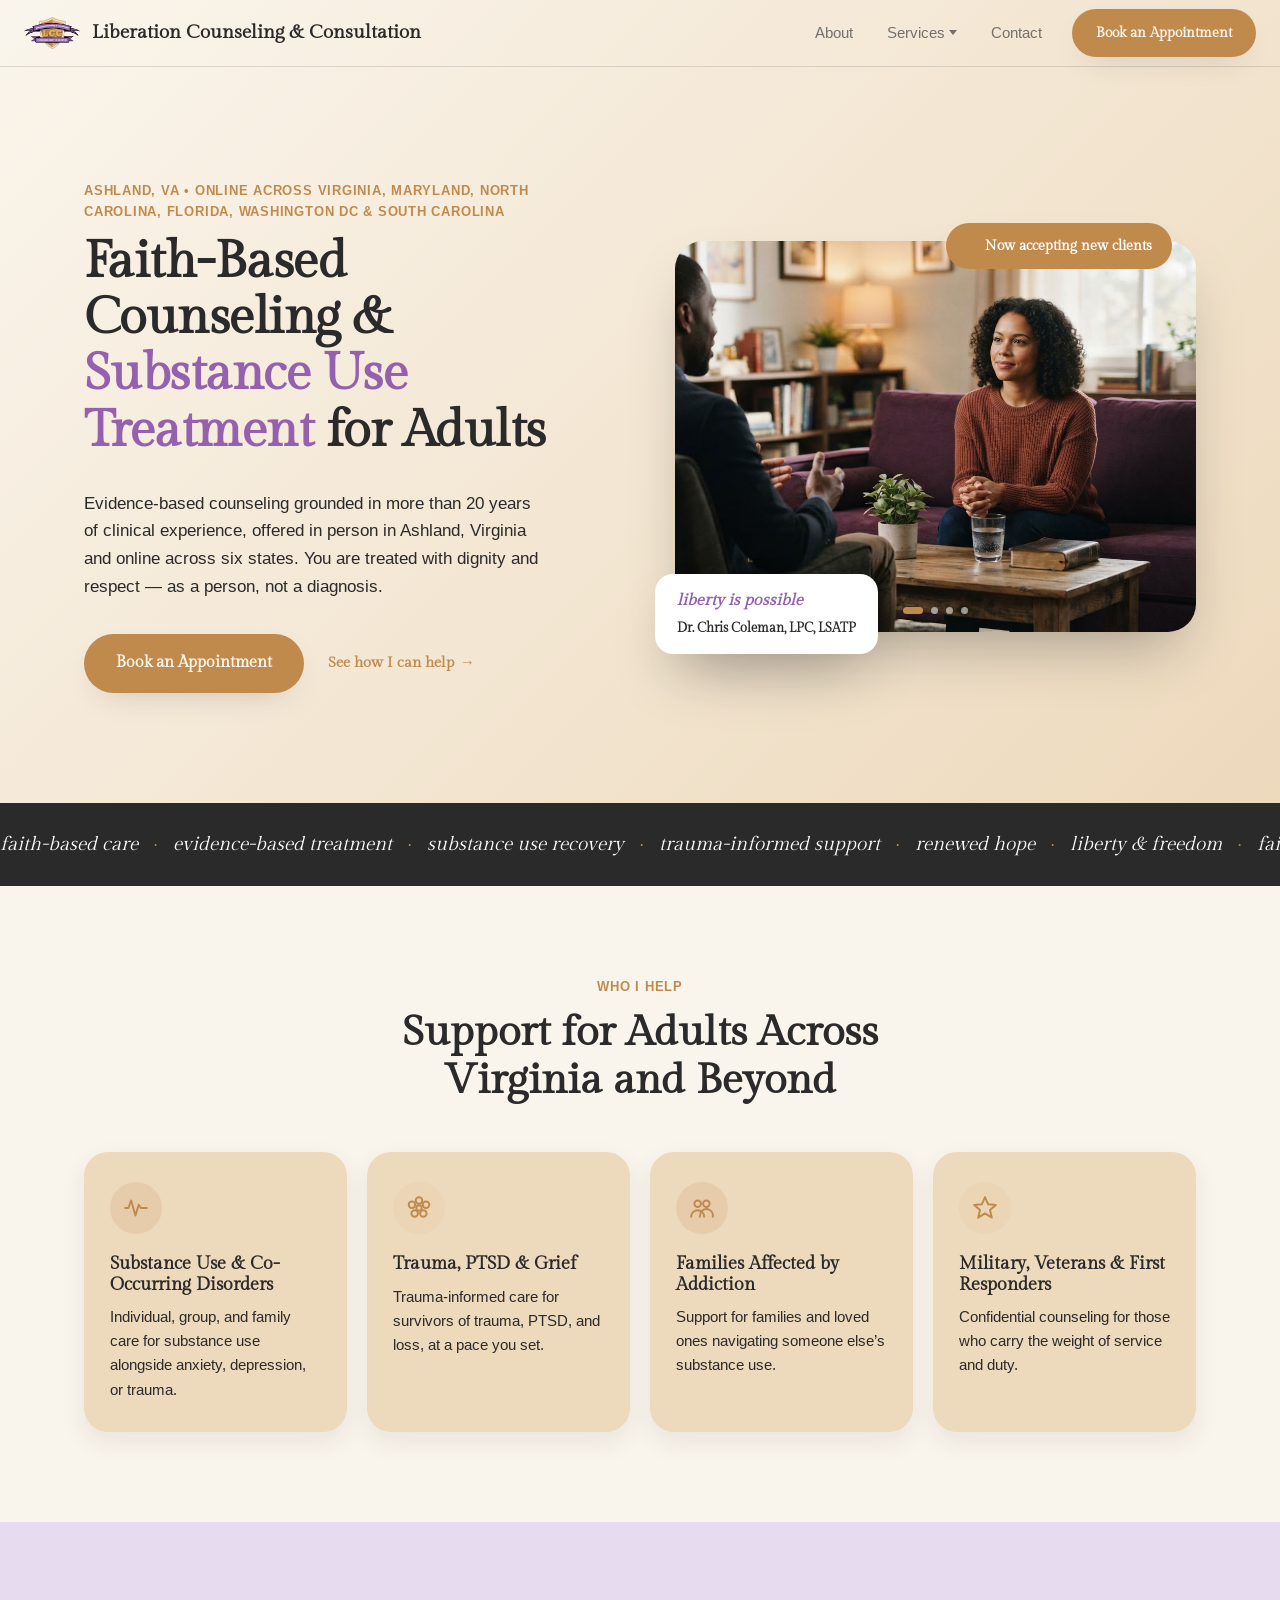
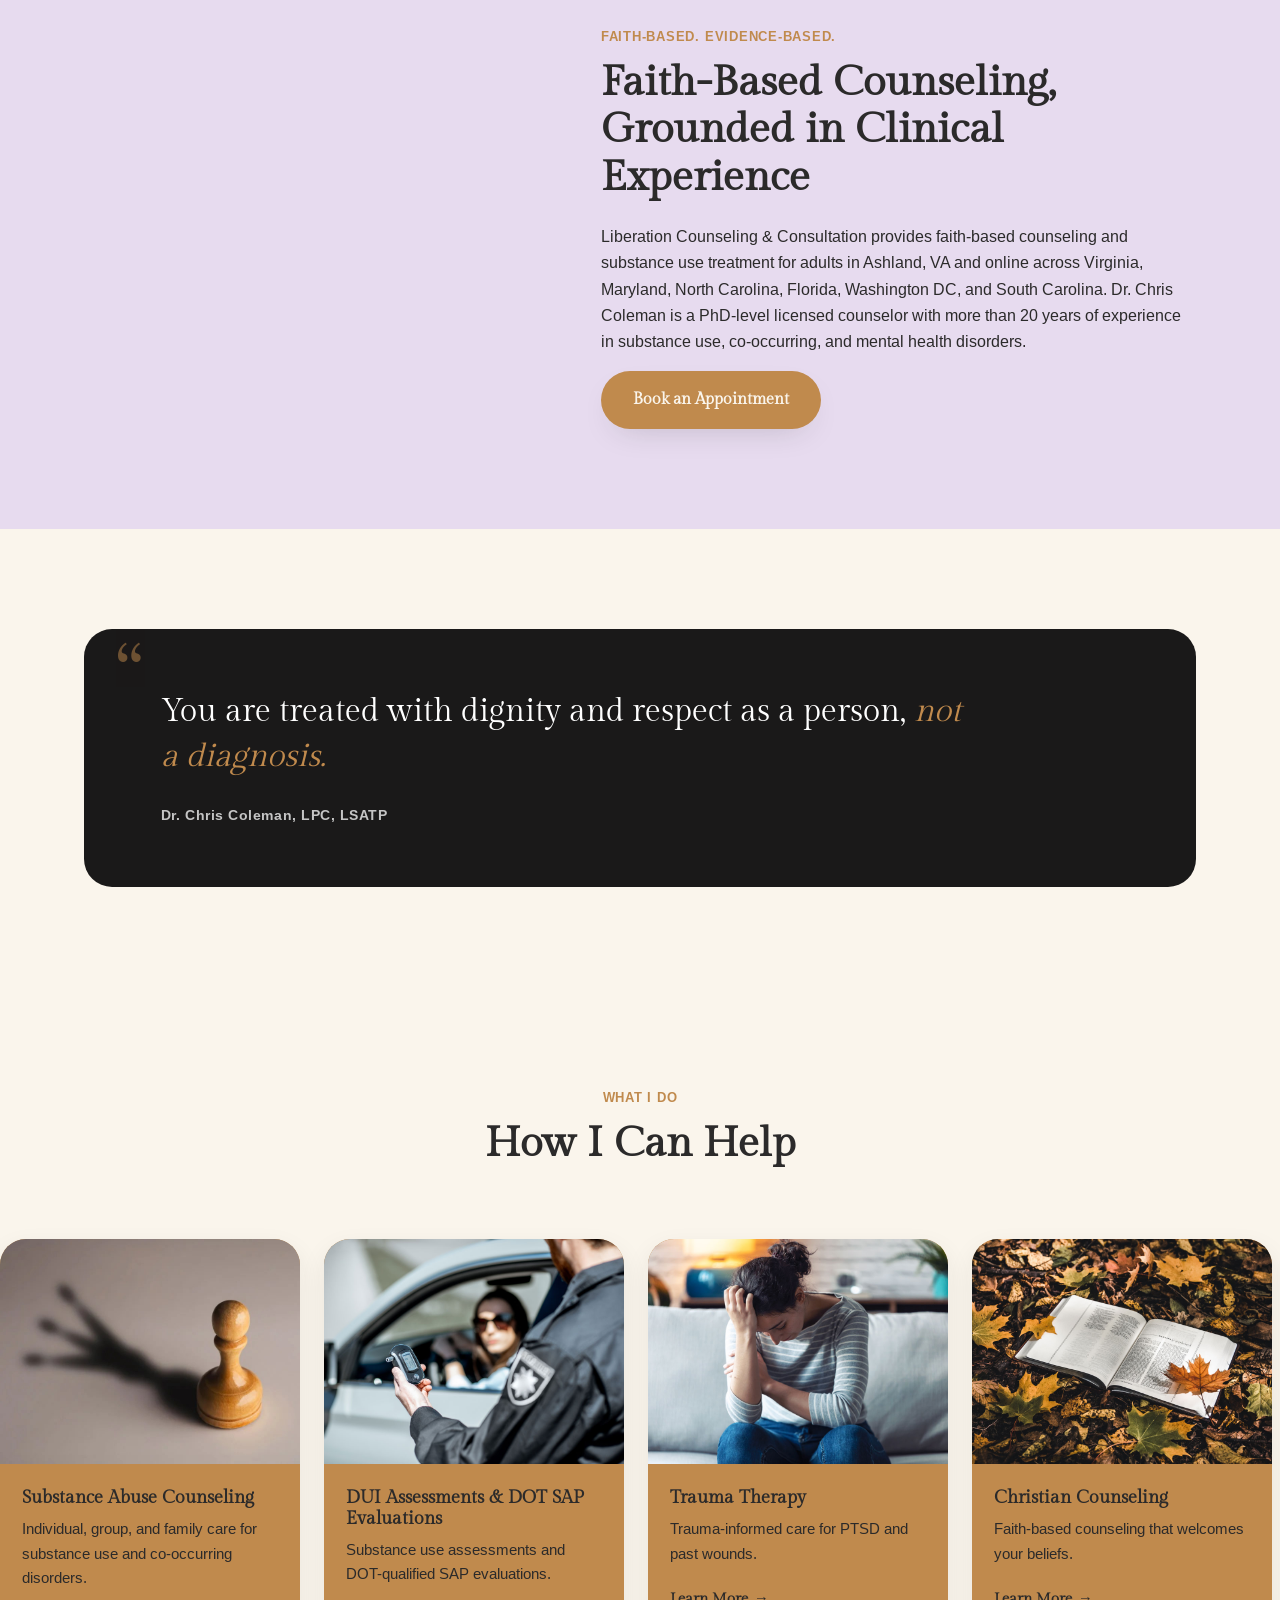
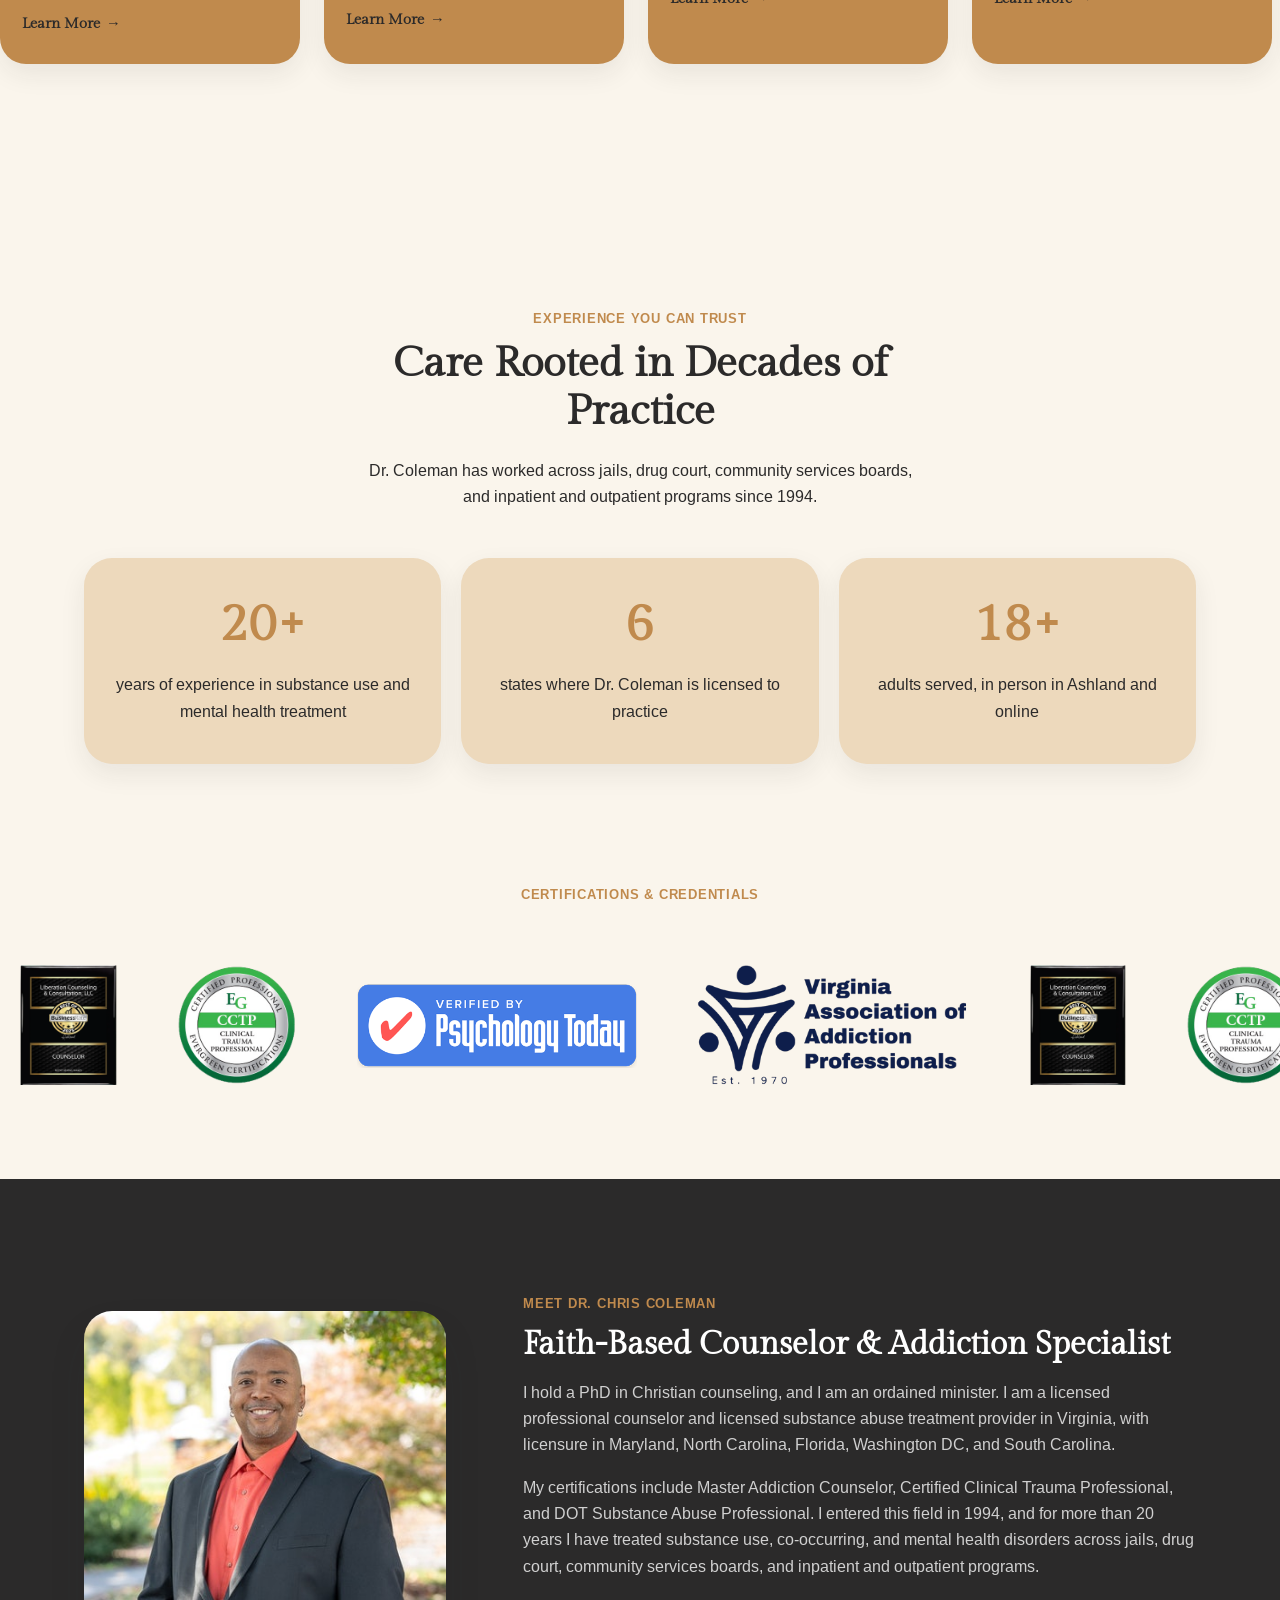
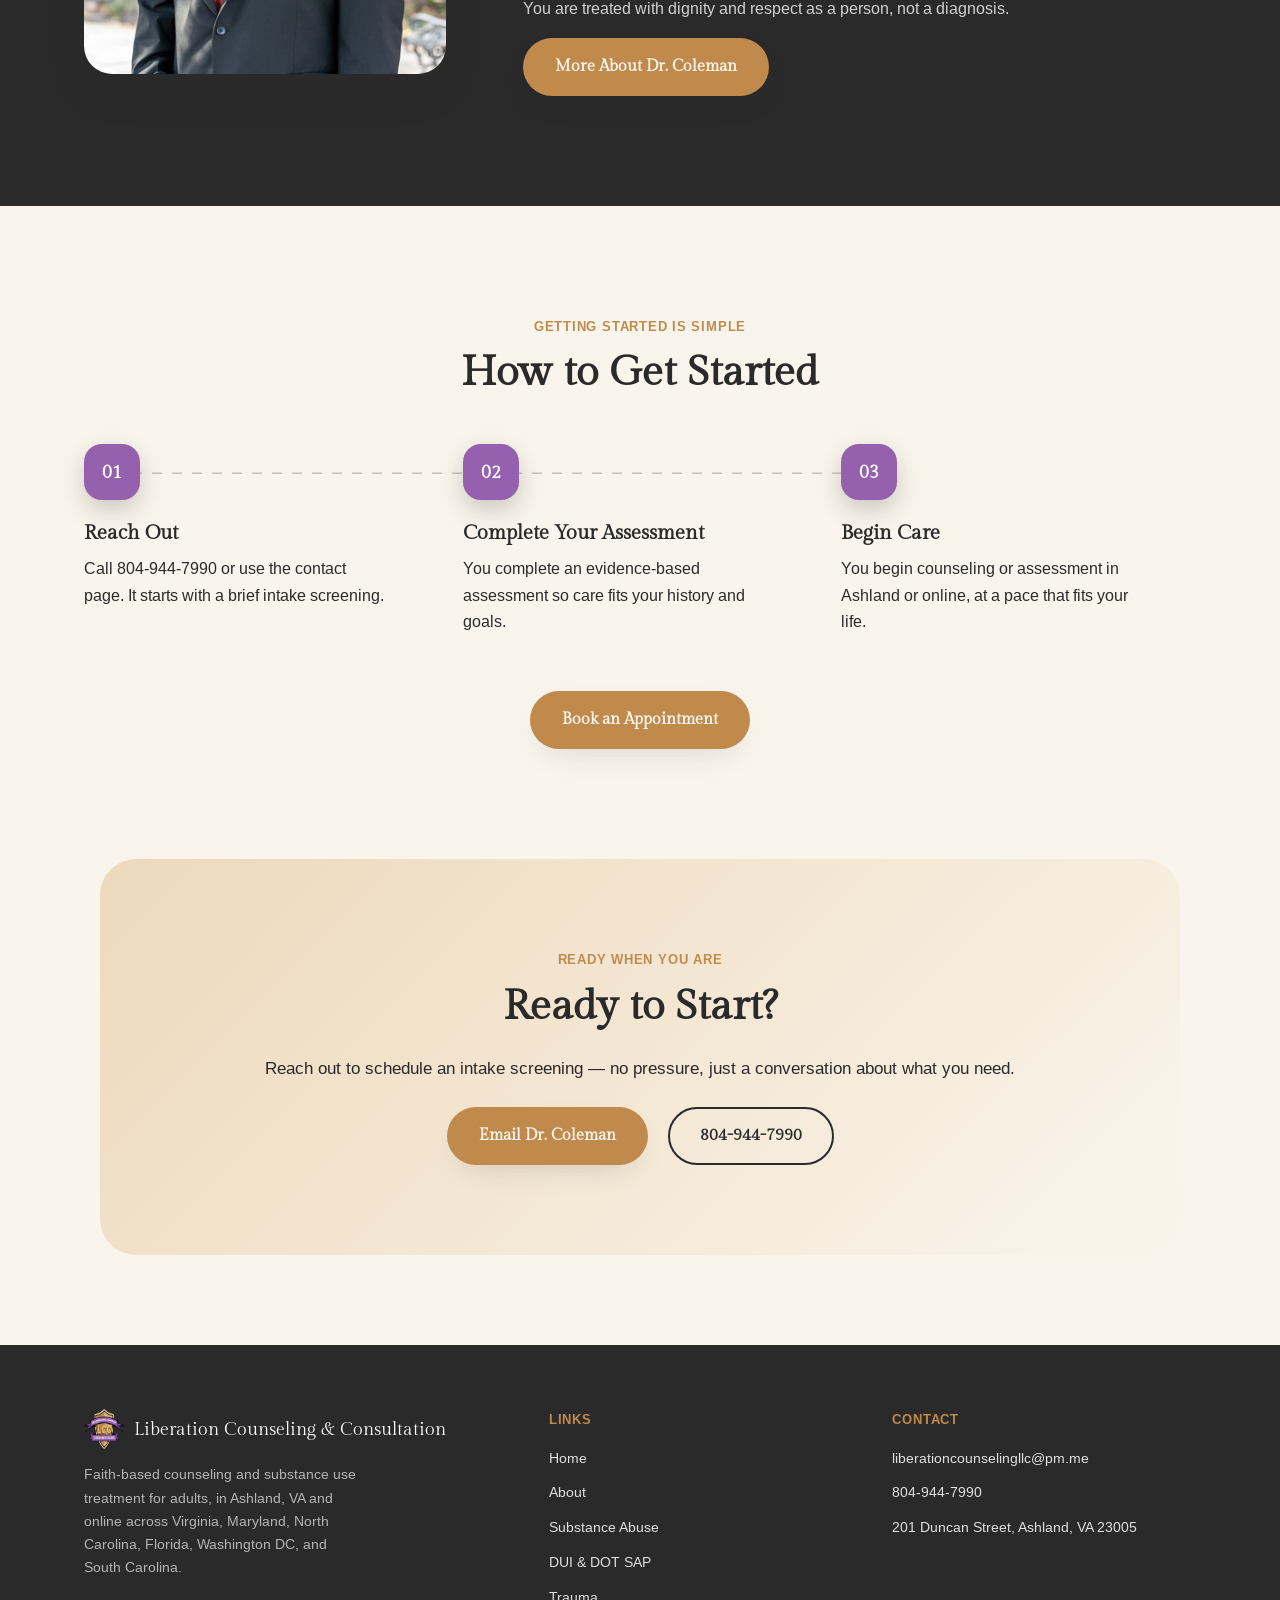
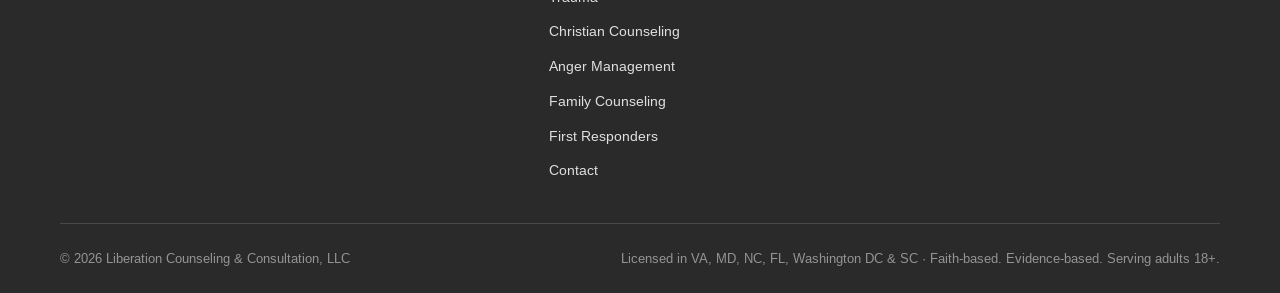
==== index.html @ 14d410ee "Add Google Analytics (gtag.js) to all pages Co-Authored-By: Claude Sonnet 5 <noreply@anthropic.com>" ====
<!doctype html>
<html lang="en">
<head>
<!-- Google tag (gtag.js) -->
<script async src="https://www.googletagmanager.com/gtag/js?id=G-52EL54VQRT"></script>
<script>
  window.dataLayer = window.dataLayer || [];
  function gtag(){dataLayer.push(arguments);}
  gtag('js', new Date());

  gtag('config', 'G-52EL54VQRT');
</script>
<meta charset="UTF-8" />
<meta name="viewport" content="width=device-width, initial-scale=1.0" />
<title>Liberation Counseling &amp; Consultation | Faith-Based Counseling in Ashland, VA</title>
<meta name="description" content="Faith-based counseling and substance use treatment for adults in Ashland, VA and online across Virginia, Maryland, North Carolina, Florida, Washington DC, and South Carolina with Dr. Chris Coleman, LPC, LSATP." />
<meta property="og:title" content="Liberation Counseling &amp; Consultation | Faith-Based Counseling in Ashland, VA" />
<meta property="og:description" content="Faith-based counseling and substance use treatment for adults, in person in Ashland, VA and online across six states." />
<meta property="og:type" content="website" />
<link rel="icon" href="images/liberation-logo-sm.png" />
<link rel="preconnect" href="https://fonts.googleapis.com" />
<link rel="preconnect" href="https://fonts.gstatic.com" crossorigin />
<link href="https://fonts.googleapis.com/css2?family=Gilda+Display&amp;family=Arimo:wght@400;500;600;700&amp;display=swap" rel="stylesheet" />
<link rel="stylesheet" href="styles.css" />
</head>
<body>

<a class="skip-link" href="#main">Skip to content</a>

<div class="site-header-wrap" id="headerWrap">
  <header class="site-header" id="top">
    <div class="header-inner">
      <a class="brand" href="index.html">
        <img src="images/liberation-logo-sm.png" alt="Liberation Counseling & Consultation" width="56" height="56" />
        <span>Liberation Counseling &amp; Consultation</span>
      </a>

      <button class="nav-toggle" id="navToggle" aria-expanded="false" aria-controls="primaryNav">
        <span></span><span></span><span></span>
        <span class="sr-only">Menu</span>
      </button>

      <nav class="primary-nav" id="primaryNav">
        <a href="about.html">About</a>
        <div class="nav-dropdown">
          <a href="#services">Services <span class="caret" aria-hidden="true"></span></a>
          <div class="dropdown-menu">
            <a href="substance-abuse.html">Substance Abuse Counseling</a>
            <a href="dui-dot-sap.html">DUI &amp; DOT SAP</a>
            <a href="trauma-therapy.html">Trauma Therapy</a>
            <a href="christian-counseling.html">Christian Counseling</a>
            <a href="anger-management.html">Anger Management</a>
            <a href="family-counseling.html">Family Counseling</a>
            <a href="first-responders.html">Military &amp; First Responders</a>
          </div>
        </div>
        <a href="contact.html">Contact</a>
        <a class="btn btn-primary btn-small" href="contact.html">Book an Appointment</a>
      </nav>
    </div>
  </header>
</div>

<main id="main">

  <section class="hero">
    <div class="blob blob-1"></div>
    <div class="blob blob-2"></div>
    <div class="blob blob-3"></div>
    <div class="blob blob-4"></div>
    <div class="blob blob-5"></div>
    <div class="blob blob-6"></div>
    <div class="blob blob-7"></div>
    <div class="blob blob-8"></div>
    <div class="wrap hero-inner">
      <div class="hero-copy reveal">
        <span class="eyebrow">Ashland, VA &bull; Online Across Virginia, Maryland, North Carolina, Florida, Washington DC &amp; South Carolina</span>
        <h1>Faith-Based Counseling &amp; <span class="hl">Substance Use Treatment</span> for Adults</h1>
        <p class="lede">Evidence-based counseling grounded in more than 20 years of clinical experience, offered in person in Ashland, Virginia and online across six states. You are treated with dignity and respect &mdash; as a person, not a diagnosis.</p>
        <div class="hero-cta-row">
          <a class="btn btn-primary" href="contact.html">Book an Appointment</a>
          <a class="arrow-link" href="#services">See how I can help <span class="arrow">&rarr;</span></a>
        </div>
      </div>
      <div class="hero-figure">
        <div class="card hero-carousel" id="heroCarousel">
          <img class="hero-slide is-active" src="images/home.jpg" alt="A counseling session in a warm, welcoming living room" />
          <img class="hero-slide" src="images/home2.jpg" alt="A family holding hands together at the table" />
          <img class="hero-slide" src="images/home3.jpg" alt="A man relaxing comfortably on a couch at home" />
          <img class="hero-slide" src="images/home4.jpg" alt="A service member holding hands with a family member" />
          <div class="hero-dots">
            <button class="hero-dot is-active" aria-label="Slide 1" data-slide="0"></button>
            <button class="hero-dot" aria-label="Slide 2" data-slide="1"></button>
            <button class="hero-dot" aria-label="Slide 3" data-slide="2"></button>
            <button class="hero-dot" aria-label="Slide 4" data-slide="3"></button>
          </div>
        </div>
        <div class="hero-badge-available">
          <span class="dot"></span>
          <span>Now accepting new clients</span>
        </div>
        <div class="hero-badge-quote">
          <span class="hero-badge-quote-text">liberty is possible</span>
          <span class="hero-badge-quote-name">Dr. Chris Coleman, LPC, LSATP</span>
        </div>
      </div>
    </div>
  </section>

  <div class="marquee-band">
    <div class="marquee-track">
      <span>faith-based care</span><span class="dot-sep">&middot;</span>
      <span>evidence-based treatment</span><span class="dot-sep">&middot;</span>
      <span>substance use recovery</span><span class="dot-sep">&middot;</span>
      <span>trauma-informed support</span><span class="dot-sep">&middot;</span>
      <span>renewed hope</span><span class="dot-sep">&middot;</span>
      <span>liberty &amp; freedom</span><span class="dot-sep">&middot;</span>
      <span>faith-based care</span><span class="dot-sep">&middot;</span>
      <span>evidence-based treatment</span><span class="dot-sep">&middot;</span>
      <span>substance use recovery</span><span class="dot-sep">&middot;</span>
      <span>trauma-informed support</span><span class="dot-sep">&middot;</span>
      <span>renewed hope</span><span class="dot-sep">&middot;</span>
      <span>liberty &amp; freedom</span><span class="dot-sep">&middot;</span>
    </div>
  </div>

  <section class="benefits">
    <div class="wrap">
      <div class="section-head center reveal">
        <span class="eyebrow eyebrow-center">Who I Help</span>
        <h2>Support for Adults Across Virginia and Beyond</h2>
      </div>
      <div class="benefit-grid">
        <article class="benefit-card">
          <div class="icon-chip" aria-hidden="true">
            <svg viewBox="0 0 24 24" width="26" height="26" fill="none" stroke="#c08a4d" stroke-width="1.8" stroke-linecap="round" stroke-linejoin="round"><path d="M2 12h3l2.5-7 4 14 3-10 2 3h5.5"/></svg>
          </div>
          <h3>Substance Use &amp; Co-Occurring Disorders</h3>
          <p>Individual, group, and family care for substance use alongside anxiety, depression, or trauma.</p>
        </article>
        <article class="benefit-card">
          <div class="icon-chip" aria-hidden="true">
            <svg viewBox="0 0 24 24" width="26" height="26" fill="none" stroke="#c08a4d" stroke-width="1.8" stroke-linecap="round" stroke-linejoin="round"><circle cx="12" cy="12" r="2.5"/><circle cx="12" cy="5" r="3"/><circle cx="18.5" cy="9" r="3"/><circle cx="16" cy="17" r="3"/><circle cx="8" cy="17" r="3"/><circle cx="5.5" cy="9" r="3"/></svg>
          </div>
          <h3>Trauma, PTSD &amp; Grief</h3>
          <p>Trauma-informed care for survivors of trauma, PTSD, and loss, at a pace you set.</p>
        </article>
        <article class="benefit-card">
          <div class="icon-chip" aria-hidden="true">
            <svg viewBox="0 0 24 24" width="26" height="26" fill="none" stroke="#c08a4d" stroke-width="1.8" stroke-linecap="round" stroke-linejoin="round"><circle cx="8" cy="8" r="3"/><circle cx="16" cy="8" r="3"/><path d="M2 20c0-3.3 2.7-6 6-6s6 2.7 6 6"/><path d="M10 20c0-2.2.9-4.2 2.3-5.6A6 6 0 0 1 22 20"/></svg>
          </div>
          <h3>Families Affected by Addiction</h3>
          <p>Support for families and loved ones navigating someone else&rsquo;s substance use.</p>
        </article>
        <article class="benefit-card">
          <div class="icon-chip" aria-hidden="true">
            <svg viewBox="0 0 24 24" width="26" height="26" fill="none" stroke="#c08a4d" stroke-width="1.8" stroke-linecap="round" stroke-linejoin="round"><path d="M12 2l2.9 6.6 7.1.6-5.4 4.7 1.7 7-6.3-3.9-6.3 3.9 1.7-7L2 9.2l7.1-.6L12 2Z"/></svg>
          </div>
          <h3>Military, Veterans &amp; First Responders</h3>
          <p>Confidential counseling for those who carry the weight of service and duty.</p>
        </article>
      </div>
    </div>
  </section>

  <section class="about about--solid" id="about">
    <div class="wrap about-grid">
      <div class="about-media reveal reveal-from-left">
        <img src="images/home-faith.jpg" alt="A counselor offering support during a session" width="1000" height="708" loading="lazy" />
      </div>
      <div class="about-copy reveal">
        <span class="eyebrow">Faith-based. Evidence-based.</span>
        <h2>Faith-Based Counseling, Grounded in Clinical Experience</h2>
        <p>Liberation Counseling &amp; Consultation provides faith-based counseling and substance use treatment for adults in Ashland, VA and online across Virginia, Maryland, North Carolina, Florida, Washington DC, and South Carolina. Dr. Chris Coleman is a PhD-level licensed counselor with more than 20 years of experience in substance use, co-occurring, and mental health disorders.</p>
        <a class="btn btn-primary" href="contact.html">Book an Appointment</a>
      </div>
    </div>
  </section>

  <section class="testimonial">
    <div class="wrap">
      <div class="testimonial-card reveal">
        <span class="testimonial-mark" aria-hidden="true">&ldquo;</span>
        <p class="testimonial-text">You are treated with dignity and respect as a person, <em>not a diagnosis.</em></p>
        <span class="testimonial-name">Dr. Chris Coleman, LPC, LSATP</span>
      </div>
    </div>
  </section>

  <section class="services" id="services">
    <div class="wrap">
      <div class="section-head center reveal">
        <span class="eyebrow eyebrow-center">What I Do</span>
        <h2>How I Can Help</h2>
      </div>
    </div>
    <div class="service-slider reveal">
      <div class="service-track">
          <article class="service-card">
            <img src="images/substance-hero.jpg" alt="" width="800" height="824" loading="lazy" />
            <div class="service-card-body">
              <h3>Substance Abuse Counseling</h3>
              <p>Individual, group, and family care for substance use and co-occurring disorders.</p>
              <a class="arrow-link" href="substance-abuse.html">Learn More <span class="arrow">&rarr;</span></a>
            </div>
          </article>
          <article class="service-card">
            <img src="images/dui-hero.jpg" alt="" width="1407" height="2500" loading="lazy" />
            <div class="service-card-body">
              <h3>DUI Assessments &amp; DOT SAP Evaluations</h3>
              <p>Substance use assessments and DOT-qualified SAP evaluations.</p>
              <a class="arrow-link" href="dui-dot-sap.html">Learn More <span class="arrow">&rarr;</span></a>
            </div>
          </article>
          <article class="service-card">
            <img src="images/trauma-hero.jpg" alt="" width="1000" height="667" loading="lazy" />
            <div class="service-card-body">
              <h3>Trauma Therapy</h3>
              <p>Trauma-informed care for PTSD and past wounds.</p>
              <a class="arrow-link" href="trauma-therapy.html">Learn More <span class="arrow">&rarr;</span></a>
            </div>
          </article>
          <article class="service-card">
            <img src="images/badges/chrisitan-counseling2.jpg" alt="" width="1000" height="819" loading="lazy" />
            <div class="service-card-body">
              <h3>Christian Counseling</h3>
              <p>Faith-based counseling that welcomes your beliefs.</p>
              <a class="arrow-link" href="christian-counseling.html">Learn More <span class="arrow">&rarr;</span></a>
            </div>
          </article>
          <article class="service-card">
            <img src="images/anger-hero.jpg" alt="" width="1000" height="667" loading="lazy" />
            <div class="service-card-body">
              <h3>Anger Management Counseling</h3>
              <p>Practical tools to respond with control.</p>
              <a class="arrow-link" href="anger-management.html">Learn More <span class="arrow">&rarr;</span></a>
            </div>
          </article>
          <article class="service-card">
            <img src="images/family-counseling.jpg" alt="" width="1000" height="667" loading="lazy" />
            <div class="service-card-body">
              <h3>Family Counseling for Addiction</h3>
              <p>Support for families affected by a loved one&rsquo;s use.</p>
              <a class="arrow-link" href="family-counseling.html">Learn More <span class="arrow">&rarr;</span></a>
            </div>
          </article>
          <article class="service-card">
            <img src="images/military-hero.jpg" alt="" width="1000" height="667" loading="lazy" />
            <div class="service-card-body">
              <h3>Military &amp; First Responder Counseling</h3>
              <p>Confidential support for those who serve.</p>
              <a class="arrow-link" href="first-responders.html">Learn More <span class="arrow">&rarr;</span></a>
            </div>
          </article>
          <article class="service-card" aria-hidden="true">
            <img src="images/substance-hero.jpg" alt="" width="800" height="824" loading="lazy" />
            <div class="service-card-body">
              <h3>Substance Abuse Counseling</h3>
              <p>Individual, group, and family care for substance use and co-occurring disorders.</p>
              <a class="arrow-link" href="substance-abuse.html" tabindex="-1">Learn More <span class="arrow">&rarr;</span></a>
            </div>
          </article>
          <article class="service-card" aria-hidden="true">
            <img src="images/dui-hero.jpg" alt="" width="1407" height="2500" loading="lazy" />
            <div class="service-card-body">
              <h3>DUI Assessments &amp; DOT SAP Evaluations</h3>
              <p>Substance use assessments and DOT-qualified SAP evaluations.</p>
              <a class="arrow-link" href="dui-dot-sap.html" tabindex="-1">Learn More <span class="arrow">&rarr;</span></a>
            </div>
          </article>
          <article class="service-card" aria-hidden="true">
            <img src="images/trauma-hero.jpg" alt="" width="1000" height="667" loading="lazy" />
            <div class="service-card-body">
              <h3>Trauma Therapy</h3>
              <p>Trauma-informed care for PTSD and past wounds.</p>
              <a class="arrow-link" href="trauma-therapy.html" tabindex="-1">Learn More <span class="arrow">&rarr;</span></a>
            </div>
          </article>
          <article class="service-card" aria-hidden="true">
            <img src="images/badges/chrisitan-counseling2.jpg" alt="" width="1000" height="819" loading="lazy" />
            <div class="service-card-body">
              <h3>Christian Counseling</h3>
              <p>Faith-based counseling that welcomes your beliefs.</p>
              <a class="arrow-link" href="christian-counseling.html" tabindex="-1">Learn More <span class="arrow">&rarr;</span></a>
            </div>
          </article>
          <article class="service-card" aria-hidden="true">
            <img src="images/anger-hero.jpg" alt="" width="1000" height="667" loading="lazy" />
            <div class="service-card-body">
              <h3>Anger Management Counseling</h3>
              <p>Practical tools to respond with control.</p>
              <a class="arrow-link" href="anger-management.html" tabindex="-1">Learn More <span class="arrow">&rarr;</span></a>
            </div>
          </article>
          <article class="service-card" aria-hidden="true">
            <img src="images/family-counseling.jpg" alt="" width="1000" height="667" loading="lazy" />
            <div class="service-card-body">
              <h3>Family Counseling for Addiction</h3>
              <p>Support for families affected by a loved one&rsquo;s use.</p>
              <a class="arrow-link" href="family-counseling.html" tabindex="-1">Learn More <span class="arrow">&rarr;</span></a>
            </div>
          </article>
          <article class="service-card" aria-hidden="true">
            <img src="images/military-hero.jpg" alt="" width="1000" height="667" loading="lazy" />
            <div class="service-card-body">
              <h3>Military &amp; First Responder Counseling</h3>
              <p>Confidential support for those who serve.</p>
              <a class="arrow-link" href="first-responders.html" tabindex="-1">Learn More <span class="arrow">&rarr;</span></a>
            </div>
          </article>
        </div>
      </div>
  </section>

  <section class="stats">
    <div class="wrap">
      <div class="section-head center reveal">
        <span class="eyebrow eyebrow-center">experience you can trust</span>
        <h2>Care Rooted in Decades of Practice</h2>
        <p class="stats-sub">Dr. Coleman has worked across jails, drug court, community services boards, and inpatient and outpatient programs since 1994.</p>
      </div>
      <div class="stats-grid">
        <div class="stat-card reveal">
          <span class="stat-num">20+</span>
          <p>years of experience in substance use and mental health treatment</p>
        </div>
        <div class="stat-card reveal">
          <span class="stat-num">6</span>
          <p>states where Dr. Coleman is licensed to practice</p>
        </div>
        <div class="stat-card reveal">
          <span class="stat-num">18+</span>
          <p>adults served, in person in Ashland and online</p>
        </div>
      </div>
    </div>
  </section>

  <section class="creds">
    <div class="wrap-wide">
      <span class="eyebrow eyebrow-center">Certifications &amp; credentials</span>
    </div>
    <div class="creds-slider reveal">
      <div class="creds-track">
        <div class="chip"><img src="images/badges/BEST-OF-BUSINESS-RATE-PIC.png" alt="Best of BusinessRate 2025, Ashland, Counselor" loading="lazy" /></div>
        <div class="chip"><img src="images/badges/CCTP-Badge.png" alt="Certified Clinical Trauma Professional (CCTP), Evergreen Certifications" loading="lazy" /></div>
        <div class="chip"><img src="images/badges/Psychology-Today-Verified.png" alt="Verified by Psychology Today" loading="lazy" /></div>
        <div class="chip"><img src="images/badges/VAAP-New-Logo.png" alt="Virginia Association of Addiction Professionals, Est. 1970" loading="lazy" /></div>
        <div class="chip" aria-hidden="true"><img src="images/badges/BEST-OF-BUSINESS-RATE-PIC.png" alt="" loading="lazy" /></div>
        <div class="chip" aria-hidden="true"><img src="images/badges/CCTP-Badge.png" alt="" loading="lazy" /></div>
        <div class="chip" aria-hidden="true"><img src="images/badges/Psychology-Today-Verified.png" alt="" loading="lazy" /></div>
        <div class="chip" aria-hidden="true"><img src="images/badges/VAAP-New-Logo.png" alt="" loading="lazy" /></div>
      </div>
    </div>
  </section>

  <section class="bio">
    <div class="wrap bio-grid">
      <div class="bio-media reveal reveal-from-left">
        <img src="images/dr-chris-coleman.jpeg" alt="Dr. Chris Coleman" width="400" height="400" loading="lazy" />
      </div>
      <div class="bio-copy reveal">
        <span class="eyebrow">Meet Dr. Chris Coleman</span>
        <h2>Faith-Based Counselor &amp; Addiction Specialist</h2>
        <p>I hold a PhD in Christian counseling, and I am an ordained minister. I am a licensed professional counselor and licensed substance abuse treatment provider in Virginia, with licensure in Maryland, North Carolina, Florida, Washington DC, and South Carolina.</p>
        <p>My certifications include Master Addiction Counselor, Certified Clinical Trauma Professional, and DOT Substance Abuse Professional. I entered this field in 1994, and for more than 20 years I have treated substance use, co-occurring, and mental health disorders across jails, drug court, community services boards, and inpatient and outpatient programs.</p>
        <p>You are treated with dignity and respect as a person, not a diagnosis.</p>
        <a class="btn btn-primary" href="about.html">More About Dr. Coleman</a>
      </div>
    </div>
  </section>

  <section class="process" id="process">
    <div class="wrap">
      <div class="section-head center reveal">
        <span class="eyebrow eyebrow-center">Getting started is simple</span>
        <h2>How to Get Started</h2>
      </div>
      <ol class="process-grid reveal">
        <li class="process-card reveal">
          <span class="process-num">01</span>
          <h3>Reach Out</h3>
          <p>Call 804-944-7990 or use the contact page. It starts with a brief intake screening.</p>
        </li>
        <li class="process-card reveal">
          <span class="process-num">02</span>
          <h3>Complete Your Assessment</h3>
          <p>You complete an evidence-based assessment so care fits your history and goals.</p>
        </li>
        <li class="process-card reveal">
          <span class="process-num">03</span>
          <h3>Begin Care</h3>
          <p>You begin counseling or assessment in Ashland or online, at a pace that fits your life.</p>
        </li>
      </ol>
      <div class="process-cta reveal">
        <a class="btn btn-primary" href="contact.html">Book an Appointment</a>
      </div>
    </div>
  </section>

  <div class="wrap cta-band-wrap" id="contact">
    <div class="cta-band reveal">
      <div class="blob-f"></div>
      <div class="blob-f2"></div>
      <div class="blob-f3"></div>
      <div class="blob-f4"></div>
      <div class="blob-f5"></div>
      <div class="blob-f6"></div>
      <div class="blob-f7"></div>
      <div class="cta-band-inner">
        <span class="eyebrow eyebrow-center">Ready when you are</span>
        <h2>Ready to Start?</h2>
        <p>Reach out to schedule an intake screening &mdash; no pressure, just a conversation about what you need.</p>
        <div class="contact-links">
          <a class="btn btn-primary" href="mailto:liberationcounselingllc@pm.me">Email Dr. Coleman</a>
          <a class="btn btn-outline-light" href="tel:+18049447990">804-944-7990</a>
        </div>
      </div>
    </div>
  </div>

</main>

<footer class="site-footer">
  <div class="wrap footer-inner">
    <div>
      <div class="footer-brand">
        <img src="images/liberation-logo-sm.png" alt="Liberation Counseling & Consultation" width="40" height="40" />
        <span>Liberation Counseling &amp; Consultation</span>
      </div>
      <p class="footer-blurb">Faith-based counseling and substance use treatment for adults, in Ashland, VA and online across Virginia, Maryland, North Carolina, Florida, Washington DC, and South Carolina.</p>
    </div>

    <div class="footer-col">
      <span class="eyebrow">Links</span>
      <nav class="footer-nav" aria-label="Footer">
        <a href="index.html">Home</a>
        <a href="about.html">About</a>
        <a href="substance-abuse.html">Substance Abuse</a>
        <a href="dui-dot-sap.html">DUI &amp; DOT SAP</a>
        <a href="trauma-therapy.html">Trauma</a>
        <a href="christian-counseling.html">Christian Counseling</a>
        <a href="anger-management.html">Anger Management</a>
        <a href="family-counseling.html">Family Counseling</a>
        <a href="first-responders.html">First Responders</a>
        <a href="contact.html">Contact</a>
      </nav>
    </div>

    <div class="footer-col">
      <span class="eyebrow">Contact</span>
      <div class="footer-contact">
        <a href="mailto:liberationcounselingllc@pm.me">liberationcounselingllc@pm.me</a>
        <a href="tel:+18049447990">804-944-7990</a>
        <p>201 Duncan Street, Ashland, VA 23005</p>
      </div>
    </div>
  </div>
  <div class="wrap footer-bottom">
    <span>&copy; 2026 Liberation Counseling &amp; Consultation, LLC</span>
    <span>Licensed in VA, MD, NC, FL, Washington DC &amp; SC &middot; Faith-based. Evidence-based. Serving adults 18+.</span>
  </div>
</footer>

<script src="script.js"></script>
</body>
</html>
---- styles.css ----
/* ---------- Foundations ---------- */
:root {
  --ink: #2b2a2a;
  --ink-deep: #1a1919;
  --ink-soft: #73716e;
  --cream: #faf5ec;
  --panel: #e7dbef;
  --mint: #edd9bc;
  --mint-deep: #e4c9a6;
  --mint-mid: #d6b184;
  --rose: #c08a4d;
  --rose-deep: #a37541;
  --lime: #c08a4d;
  --lime-deep: #a37541;
  --mint-bg: #edd9bc;
  --teal-accent: #c08a4d;
  --teal-deep: #1a1919;
  --cyan-accent: #c08a4d;
  --plum: #9560ae;
  --white: #ffffff;
  --radius: 14px;
  --radius-lg: 28px;
  --shadow: 0 12px 32px -16px rgba(43, 42, 42, 0.25);
  --shadow-lg: 0 30px 60px -20px rgba(26, 25, 25, 0.35);
  --font-display: "Gilda Display", Georgia, serif;
  --font-body: "Arimo", -apple-system, BlinkMacSystemFont, sans-serif;
  --wrap: 1160px;
}

* { box-sizing: border-box; }
html { scroll-behavior: smooth; }

@media (prefers-reduced-motion: reduce) {
  html { scroll-behavior: auto; }
  * { animation-duration: 0.001ms !important; transition-duration: 0.001ms !important; }
}

body {
  margin: 0;
  font-family: var(--font-body);
  color: var(--ink);
  background: var(--cream);
  line-height: 1.65;
  -webkit-font-smoothing: antialiased;
  overflow-x: hidden;
}

img { max-width: 100%; display: block; }

h1, h2, h3 {
  font-family: var(--font-display);
  font-weight: 600;
  line-height: 1.15;
  margin: 0 0 0.5em;
  color: var(--ink);
}

h2 { font-size: clamp(1.75rem, 1.4rem + 1.5vw, 2.6rem); }
h3 { font-size: 1.25rem; }

p { margin: 0 0 1em; }

.wrap {
  max-width: var(--wrap);
  margin: 0 auto;
  padding: 0 24px;
}

.wrap-wide {
  padding: 0 24px;
}

.skip-link {
  position: absolute;
  left: -999px;
  top: 0;
  background: var(--ink);
  color: var(--white);
  padding: 12px 20px;
  z-index: 200;
  border-radius: 0 0 8px 0;
}
.skip-link:focus { left: 0; }

.sr-only {
  position: absolute;
  width: 1px; height: 1px;
  overflow: hidden;
  clip: rect(0 0 0 0);
}

a { color: inherit; }

:focus-visible {
  outline: 3px solid var(--teal-accent);
  outline-offset: 3px;
}

.eyebrow {
  display: inline-block;
  font-family: var(--font-body);
  text-transform: uppercase;
  letter-spacing: 0.06em;
  font-size: 0.8rem;
  font-weight: 700;
  color: #c08a4d;
  background: none;
  padding: 0;
  border-radius: 0;
  margin-bottom: 0.9em;
}
.eyebrow-center { display: block; text-align: center; margin: 0 auto 0.9em; width: fit-content; }

.section-head { max-width: 620px; margin-bottom: 48px; }
.section-head.center { max-width: 640px; margin-left: auto; margin-right: auto; text-align: center; }
.section-head h2 { margin-top: 0.2em; }

.hl { color: var(--plum); }

/* ---------- Buttons ---------- */
.btn {
  display: inline-flex;
  align-items: center;
  justify-content: center;
  gap: 8px;
  padding: 14px 30px;
  border-radius: 999px;
  font-family: var(--font-display);
  font-weight: 600;
  text-decoration: none;
  transition: transform 0.15s ease, box-shadow 0.15s ease, background 0.15s ease;
  cursor: pointer;
  border: 2px solid transparent;
  font-size: 1rem;
}
.btn:hover { transform: translateY(-2px); }

.btn-primary {
  background: var(--lime);
  color: #faf5ec;
  box-shadow: var(--shadow);
}
.btn-primary:hover { background: var(--lime-deep); }

.btn-outline {
  background: transparent;
  border-color: var(--ink);
  color: var(--ink);
}
.btn-outline:hover { background: var(--ink); color: var(--white); }

.btn-outline-light {
  background: transparent;
  border-color: var(--white);
  color: var(--white);
}
.btn-outline-light:hover { background: var(--white); color: var(--teal-accent); }

.btn-small { padding: 10px 22px; font-size: 0.9rem; }

.arrow-link {
  display: inline-flex;
  align-items: center;
  gap: 6px;
  font-family: var(--font-display);
  font-weight: 700;
  font-size: 0.92rem;
  text-decoration: none;
  color: var(--cyan-accent);
  transition: gap 0.2s ease, color 0.2s ease;
}
.arrow-link .arrow { transition: transform 0.2s ease; }
.arrow-link:hover .arrow { transform: translateX(4px); }
.arrow-link:hover { color: var(--ink); }

/* ---------- Header ---------- */
.site-header-wrap {
  position: fixed;
  top: 0;
  left: 0;
  right: 0;
  z-index: 100;
}

.site-header {
  position: relative;
  background: transparent;
  border-bottom: 1px solid rgba(43, 42, 42, 0.14);
  transition: background 0.3s ease;
}
.site-header-wrap.is-scrolled .site-header {
  background: #ffffff;
}

.header-inner {
  display: flex;
  align-items: center;
  justify-content: space-between;
  padding: 5px 24px;
}

.brand {
  display: flex;
  align-items: center;
  gap: 12px;
  text-decoration: none;
  color: var(--ink);
}
.brand img {
  width: 56px;
  height: 56px;
  object-fit: contain;
}
.brand span {
  font-family: var(--font-display);
  font-weight: 600;
  font-size: 1.2rem;
  line-height: 1.1;
  color: #2b2a2a;
}

.primary-nav {
  display: flex;
  align-items: center;
  gap: 6px;
}
.primary-nav a:not(.btn) {
  text-decoration: none;
  font-weight: 500;
  font-size: 0.95rem;
  color: var(--ink-soft);
  padding: 9px 14px;
  border-radius: 999px;
  transition: background 0.2s ease, color 0.2s ease;
}
.primary-nav a:not(.btn):hover { background: var(--mint-bg); color: var(--ink); }
.primary-nav .btn { margin-left: 10px; }

.nav-dropdown { position: relative; }
.nav-dropdown > a { display: inline-flex; align-items: center; gap: 4px; }
.nav-dropdown .caret {
  display: inline-block;
  width: 0;
  height: 0;
  border-left: 4px solid transparent;
  border-right: 4px solid transparent;
  border-top: 5px solid currentColor;
  transition: transform 0.2s ease;
}
.nav-dropdown:hover .caret, .nav-dropdown:focus-within .caret { transform: rotate(180deg); }
.nav-dropdown.is-open .caret { transform: rotate(180deg); }
.dropdown-menu {
  position: absolute;
  top: calc(100% + 10px);
  left: 0;
  min-width: 260px;
  background: var(--white);
  border-radius: 18px;
  box-shadow: var(--shadow);
  padding: 10px;
  display: flex;
  flex-direction: column;
  gap: 2px;
  opacity: 0;
  visibility: hidden;
  transform: translateY(8px);
  transition: opacity 0.2s ease, transform 0.2s ease, visibility 0.2s;
  z-index: 10;
}
.nav-dropdown:hover .dropdown-menu,
.nav-dropdown:focus-within .dropdown-menu {
  opacity: 1;
  visibility: visible;
  transform: translateY(0);
}
.dropdown-menu a {
  padding: 10px 14px !important;
  border-radius: 12px !important;
  font-size: 0.9rem !important;
  white-space: nowrap;
}

.nav-toggle {
  display: none;
  flex-direction: column;
  gap: 5px;
  background: none;
  border: none;
  cursor: pointer;
  padding: 8px;
}
.nav-toggle span {
  width: 26px;
  height: 2px;
  background: var(--ink);
  border-radius: 2px;
  transition: transform 0.2s ease, opacity 0.2s ease;
}

/* ---------- Reveal animation ---------- */
.reveal {
  opacity: 0;
  transform: translateY(24px);
  transition: opacity 0.6s ease, transform 0.6s ease;
}
.reveal.is-visible {
  opacity: 1;
  transform: translateY(0);
}

.reveal-from-right,
.reveal-from-left {
  transition: opacity 1.95s ease-out 0.5s, transform 1.95s cubic-bezier(0.25, 0.46, 0.45, 0.94) 0.5s;
}
.reveal-from-right { transform: translateX(100%); }
.reveal-from-right.is-visible { transform: translateX(0); }
.reveal-from-left { transform: translateX(-100%); }
.reveal-from-left.is-visible { transform: translateX(0); }

/* ---------- Hero ---------- */
.hero {
  position: relative;
  padding: 180px 0 110px;
  overflow: hidden;
  background: linear-gradient(135deg, var(--cream), var(--mint));
}
.blob,
.cta-band [class^="blob-f"] {
  display: none;
}
.blob-1 {
  width: 560px; height: 560px; background: var(--rose); top: -160px; right: -120px;
  animation: float-blob 13s linear infinite, blob-morph 11s ease-in-out infinite;
}
.blob-2 {
  width: 460px; height: 460px; background: var(--mint-bg); bottom: -190px; left: -140px; opacity: 0.7;
  animation: float-blob 16s linear infinite reverse, blob-morph 14s ease-in-out infinite;
  animation-delay: -10s, -5s;
}
.blob-3 {
  width: 340px; height: 340px; background: var(--mint-mid); top: 220px; left: 40%; opacity: 0.4;
  animation: float-blob 18s linear infinite, blob-morph 12s ease-in-out infinite;
  animation-delay: -17s, -8s;
}
.blob-4 {
  width: 300px; height: 300px; background: var(--lime); top: -60px; left: -80px; opacity: 0.35;
  animation: float-blob 15s linear infinite reverse, blob-morph 13s ease-in-out infinite;
  animation-delay: -4s, -11s;
}
.blob-5 {
  width: 260px; height: 260px; background: var(--cyan-accent); bottom: -80px; right: 60px; opacity: 0.3;
  animation: float-blob 17s linear infinite, blob-morph 10s ease-in-out infinite;
  animation-delay: -21s, -3s;
}
.blob-6 {
  width: 320px; height: 320px; background: var(--teal-accent); top: 80px; right: 220px; opacity: 0.18;
  animation: float-blob 14s linear infinite reverse, blob-morph 10s ease-in-out infinite;
  animation-delay: -6s, -2s;
}
.blob-7 {
  width: 280px; height: 280px; background: var(--rose-deep); bottom: 20px; left: 32%; opacity: 0.28;
  animation: float-blob 20s linear infinite, blob-morph 14s ease-in-out infinite;
  animation-delay: -13s, -9s;
}
.blob-8 {
  width: 240px; height: 240px; background: var(--lime-deep); top: 320px; right: -40px; opacity: 0.25;
  animation: float-blob 14s linear infinite reverse, blob-morph 11s ease-in-out infinite;
  animation-delay: -9s, -6s;
}

@keyframes float-blob {
  0%    { transform: translate(0px, 220px); }
  8.3%  { transform: translate(70px, 191px); }
  16.7% { transform: translate(121px, 110px); }
  25%   { transform: translate(140px, 0px); }
  33.3% { transform: translate(121px, -110px); }
  41.7% { transform: translate(70px, -191px); }
  50%   { transform: translate(0px, -220px); }
  58.3% { transform: translate(-70px, -191px); }
  66.7% { transform: translate(-121px, -110px); }
  75%   { transform: translate(-140px, 0px); }
  83.3% { transform: translate(-121px, 110px); }
  91.7% { transform: translate(-70px, 191px); }
  100%  { transform: translate(0px, 220px); }
}

@keyframes blob-morph {
  0%, 100% { border-radius: 50% 50% 50% 50% / 50% 50% 50% 50%; }
  25%      { border-radius: 58% 42% 38% 62% / 42% 58% 62% 38%; }
  50%      { border-radius: 42% 58% 62% 38% / 62% 42% 38% 58%; }
  75%      { border-radius: 62% 38% 58% 42% / 38% 62% 58% 42%; }
}

.hero-inner {
  position: relative;
  z-index: 2;
  display: grid;
  grid-template-columns: 1fr 1fr;
  gap: clamp(30px, 6vw, 70px);
  align-items: center;
}
.hero-inner--centered {
  grid-template-columns: 1fr;
  max-width: 720px;
  margin: 0 auto;
  text-align: center;
}
.hero-inner--centered .eyebrow { margin-left: auto; margin-right: auto; }
.hero-inner--centered .hero-copy p.lede { margin-left: auto; margin-right: auto; }
.hero-inner--centered .hero-cta-row { justify-content: center; }
.hero-copy h1 {
  font-weight: 600;
  font-size: clamp(2rem, 1.6rem + 2.2vw, 3.2rem);
  line-height: 1.1;
  letter-spacing: -0.01em;
  margin-bottom: 0.6em;
}
.hero-copy p.lede {
  font-size: 1.05rem;
  color: var(--ink);
  max-width: 460px;
  margin-bottom: 2em;
}
.hero-figure { position: relative; }
.hero-figure .card {
  border-radius: var(--radius-lg);
  overflow: hidden;
  box-shadow: var(--shadow-lg);
  aspect-ratio: 4 / 3;
}
.hero-figure img { width: 100%; height: 100%; object-fit: cover; }
.floating-chip {
  position: absolute;
  bottom: -18px;
  left: -24px;
  background: var(--white);
  border-radius: 20px;
  padding: 14px 20px;
  box-shadow: var(--shadow-lg);
  display: flex;
  align-items: center;
  gap: 12px;
}
.floating-chip .dot {
  width: 10px;
  height: 10px;
  border-radius: 50%;
  background: #c08a4d;
  flex-shrink: 0;
  animation: dot-available 2.2s ease-in-out infinite;
}
@keyframes dot-available {
  0%, 100% {
    background: #c08a4d;
    box-shadow: 0 0 0 0 rgba(192, 138, 77, 0.5);
  }
  50% {
    background: #e4c9a6;
    box-shadow: 0 0 0 4px rgba(228, 201, 166, 0.25);
  }
}
.floating-chip span:last-child {
  font-family: var(--font-display);
  font-weight: 700;
  font-size: 0.85rem;
  color: var(--ink);
}

.hero-cta-row { display: flex; align-items: center; gap: 24px; flex-wrap: wrap; }

.hero-carousel { position: relative; }
.hero-slide {
  position: absolute;
  inset: 0;
  width: 100%;
  height: 100%;
  object-fit: cover;
  opacity: 0;
  transition: opacity 1.2s ease;
}
.hero-slide.is-active { position: relative; opacity: 1; }
.hero-slide:not(.is-active) { position: absolute; }
.hero-dots {
  position: absolute;
  left: 0;
  right: 0;
  bottom: 18px;
  z-index: 3;
  display: flex;
  justify-content: center;
  gap: 8px;
}
.hero-dot {
  width: 7px;
  height: 7px;
  border-radius: 50%;
  border: none;
  background: rgba(255, 255, 255, 0.55);
  padding: 0;
  cursor: pointer;
  transition: background 0.2s ease, width 0.2s ease, border-radius 0.2s ease;
}
.hero-dot.is-active { width: 20px; border-radius: 4px; background: var(--lime); }

.hero-badge-available {
  position: absolute;
  top: -18px;
  right: 24px;
  background: var(--teal-accent);
  color: var(--white);
  border-radius: 999px;
  padding: 12px 20px;
  box-shadow: var(--shadow-lg);
  display: flex;
  align-items: center;
  gap: 10px;
  z-index: 3;
}
.hero-badge-available .dot {
  width: 9px;
  height: 9px;
  border-radius: 50%;
  background: #c08a4d;
  flex-shrink: 0;
  animation: dot-available 2.2s ease-in-out infinite;
}
.hero-badge-available span:last-child {
  font-family: var(--font-display);
  font-weight: 700;
  font-size: 0.85rem;
  white-space: nowrap;
}

.hero-badge-quote {
  position: absolute;
  bottom: -22px;
  left: -20px;
  background: var(--white);
  border-radius: 18px;
  padding: 14px 22px;
  box-shadow: var(--shadow-lg);
  display: flex;
  flex-direction: column;
  gap: 4px;
  z-index: 3;
}
.hero-badge-quote-text {
  font-family: var(--font-display);
  font-style: italic;
  font-weight: 600;
  color: var(--plum);
  font-size: 1rem;
}
.hero-badge-quote-name {
  font-family: var(--font-display);
  font-weight: 700;
  font-size: 0.82rem;
  color: var(--ink);
}

/* ---------- Marquee band ---------- */
.marquee-band {
  background: #2b2a2a;
  overflow: hidden;
  padding: 26px 0;
  position: relative;
  z-index: 1;
}
.marquee-track {
  display: flex;
  width: max-content;
  gap: 16px;
  animation: marquee-scroll 34s linear infinite;
}
.marquee-track span {
  font-family: var(--font-display);
  font-style: italic;
  font-size: 1.2rem;
  color: var(--white);
  white-space: nowrap;
}
.marquee-track .dot-sep { color: var(--cyan-accent); font-style: normal; }
@keyframes marquee-scroll {
  from { transform: translateX(0); }
  to { transform: translateX(-50%); }
}

/* ---------- Benefits ---------- */
.benefits { padding: 90px 0; }
.benefits--tint { background: #e7dbef; }
.benefits--tint .benefit-card { display: flex; align-items: center; gap: 16px; }
.benefits--tint .icon-chip { margin-bottom: 0; flex-shrink: 0; }
.benefits--tint .benefit-card p { margin-bottom: 0; }
.benefit-grid {
  display: grid;
  grid-template-columns: repeat(4, 1fr);
  gap: 20px;
}
.benefit-grid-3 { grid-template-columns: repeat(3, 1fr); }
.benefit-grid-2 { grid-template-columns: repeat(2, 1fr); }
.benefit-card {
  background: var(--mint);
  border-radius: 24px;
  padding: 30px 26px;
  box-shadow: 0 10px 26px rgba(43, 42, 42, 0.08);
  transition: transform 0.3s ease, box-shadow 0.3s ease;
}
.benefit-card:hover { transform: translateY(-6px); box-shadow: 0 20px 40px rgba(43, 42, 42, 0.14); }
.icon-chip {
  width: 52px;
  height: 52px;
  border-radius: 50%;
  display: flex;
  align-items: center;
  justify-content: center;
  margin-bottom: 20px;
  background: rgba(192, 138, 77, 0.16);
}
.benefit-card:nth-child(even) .icon-chip { background: rgba(228, 201, 166, 0.3); }
.icon-chip img { width: 26px; height: 26px; }
.icon-chip.check-icon {
  font-size: 1.3rem;
  font-weight: 700;
  color: var(--ink);
  line-height: 1;
}
.benefit-card h3 { font-size: 1.1rem; margin-bottom: 10px; }
.benefit-card p { color: var(--ink); font-size: 0.92rem; margin-bottom: 0; }

/* ---------- About / Intro ---------- */
.about {
  position: relative;
  background: var(--panel);
  padding: 100px 0;
}
.about--solid {
  background: #e7dbef;
}
.about--cream {
  background: var(--cream);
}
.about--cream .quote-wrap { margin-bottom: 70px; }
.about--tint2 { background: #eedabd; }
.about--tint3 { background: #edd9bc; }
.about-grid {
  display: grid;
  grid-template-columns: 0.85fr 1.15fr;
  gap: clamp(30px, 6vw, 80px);
  align-items: center;
}
.about-grid--text-first { grid-template-columns: 1.15fr 0.85fr; }
.about-media { position: relative; }
.about-media img {
  border-radius: var(--radius-lg);
  box-shadow: 0 20px 45px -15px rgba(43, 42, 42, 0.3);
  aspect-ratio: 5 / 4;
  width: 100%;
  height: auto;
  object-fit: cover;
}
.pull-quote {
  font-family: var(--font-display);
  font-style: italic;
  font-size: 1.3rem;
  color: var(--ink);
  border-left: 3px solid var(--cyan-accent);
  padding-left: 20px;
  margin: 1.5em 0;
}

/* ---------- Testimonial ---------- */
.testimonial { padding: 100px 0; }
.testimonial-card {
  position: relative;
  background: var(--teal-deep);
  border-radius: var(--radius-lg);
  padding: 60px clamp(28px, 6vw, 90px);
  overflow: hidden;
}
.testimonial-mark {
  position: absolute;
  top: 8px;
  left: 32px;
  font-family: var(--font-display);
  font-size: 5rem;
  color: var(--lime);
  opacity: 0.5;
  line-height: 1;
}
.testimonial-text {
  position: relative;
  font-family: var(--font-display);
  font-size: clamp(1.4rem, 1.1rem + 1.2vw, 2rem);
  line-height: 1.4;
  color: var(--white);
  max-width: 820px;
  margin: 0 0 0.8em;
}
.testimonial-text em { font-style: italic; color: #c08a4d; }
.testimonial-name {
  position: relative;
  display: block;
  font-family: var(--font-body);
  font-weight: 700;
  letter-spacing: 0.04em;
  font-size: 0.85rem;
  color: rgba(255, 255, 255, 0.75);
}

/* ---------- Services ---------- */
.services { padding: 100px 0; }
.service-slider {
  overflow-x: hidden;
  overflow-y: visible;
  width: 100%;
  padding: 24px 0 44px;
}
.service-track {
  display: flex;
  width: max-content;
  gap: 24px;
  animation: services-scroll 64s linear infinite;
}
.service-slider:hover .service-track { animation-play-state: paused; }
@keyframes services-scroll {
  from { transform: translateX(0); }
  to { transform: translateX(-50%); }
}
.service-card {
  display: flex;
  flex-direction: column;
  flex-shrink: 0;
  width: 300px;
  border-radius: 26px;
  overflow: hidden;
  box-shadow: 0 10px 26px rgba(43, 42, 42, 0.08);
  transition: transform 0.3s ease, box-shadow 0.3s ease;
}
.service-card:hover { transform: translateY(-6px); box-shadow: 0 20px 40px rgba(43, 42, 42, 0.14); }
.service-card { background: #c08a4d; }
.service-card img {
  width: 100%;
  height: auto;
  aspect-ratio: 4 / 3;
  object-fit: cover;
}
.service-card-body { padding: 24px 22px 28px; }
.service-card h3 { font-size: 1.1rem; }
.service-card p { color: var(--ink); font-size: 0.92rem; margin-bottom: 1.25em; }
.service-card .arrow-link { color: var(--ink); }

/* ---------- Stats ---------- */
.stats { padding: 100px 0 60px; }
.stats-sub { color: var(--ink); max-width: 560px; margin: 0.5em auto 0; }
.stats-grid {
  display: grid;
  grid-template-columns: repeat(3, 1fr);
  gap: 20px;
}
.stat-card {
  background: #edd9bc;
  border-radius: var(--radius-lg);
  padding: 40px 28px;
  text-align: center;
  box-shadow: 0 10px 26px rgba(43, 42, 42, 0.08);
}
.stat-num {
  display: block;
  font-family: var(--font-display);
  font-weight: 700;
  font-size: clamp(2.4rem, 2rem + 1.6vw, 3.4rem);
  color: var(--rose);
  line-height: 1;
  margin-bottom: 0.4em;
}
.stat-card p { color: var(--ink); margin: 0; }

/* ---------- Credentials ---------- */
.creds { padding: 60px 0; }
.creds .eyebrow { display: block; text-align: center; margin: 0 auto 26px; width: fit-content; }
.creds-slider {
  overflow-x: hidden;
  overflow-y: visible;
  width: 100%;
  padding: 20px 0;
}
.creds-slider:hover .creds-track { animation-play-state: paused; }
.creds-track {
  display: flex;
  align-items: center;
  width: max-content;
  gap: 20px;
  animation: creds-scroll 60s linear infinite;
}
@keyframes creds-scroll {
  from { transform: translateX(-50%); }
  to { transform: translateX(0); }
}
.creds-track .chip {
  padding: 14px 20px;
  display: flex;
  align-items: center;
  justify-content: center;
  flex-shrink: 0;
}
.creds-track img { height: 120px; width: auto; max-width: 280px; object-fit: contain; }

/* ---------- Bio ---------- */
.bio {
  position: relative;
  background: #2b2a2a;
  padding: 110px 0;
}
.bio .eyebrow {
  color: #c08a4d;
  background: none;
}
.bio-copy h2 { color: var(--white); }
.bio-copy p { color: rgba(255, 255, 255, 0.78); }
.bio-grid {
  display: grid;
  grid-template-columns: 0.7fr 1.3fr;
  gap: clamp(30px, 6vw, 80px);
  align-items: center;
}
.bio-media { position: relative; }
.bio-media img {
  border-radius: var(--radius-lg);
  box-shadow: 0 20px 45px -15px rgba(43, 42, 42, 0.3);
  aspect-ratio: 1 / 1;
  width: 100%;
  height: auto;
  object-fit: cover;
}
.bio-copy h2 { font-size: clamp(1.5rem, 1.2rem + 1vw, 2rem); }

/* ---------- Specialties ---------- */
.specialties { padding: 100px 0; }
.specialty-grid {
  display: grid;
  grid-template-columns: repeat(4, 1fr);
  gap: 20px;
  align-items: stretch;
}
.specialty-card {
  position: relative;
  border-radius: var(--radius-lg);
  padding: 28px 24px 70px;
  min-height: 220px;
  display: flex;
  flex-direction: column;
  box-shadow: 0 10px 26px rgba(43, 42, 42, 0.08);
  transition: transform 0.3s ease, box-shadow 0.3s ease;
}
.specialty-card:hover { transform: translateY(-6px); box-shadow: 0 20px 40px rgba(43, 42, 42, 0.14); }
.specialty-no {
  font-family: var(--font-display);
  font-style: italic;
  font-weight: 600;
  font-size: 0.95rem;
  margin-bottom: 0.6em;
}
.specialty-card h3 { font-size: 1.15rem; margin-bottom: 8px; }
.specialty-card p { font-size: 0.92rem; margin-bottom: 0; }
.specialty-arrow {
  position: absolute;
  left: 24px;
  bottom: 24px;
  width: 38px;
  height: 38px;
  border-radius: 50%;
  display: flex;
  align-items: center;
  justify-content: center;
  text-decoration: none;
  font-weight: 700;
  transition: transform 0.2s ease;
}
.specialty-arrow:hover { transform: translateX(3px); }
.specialty-card-1,
.specialty-card-2,
.specialty-card-3,
.specialty-card-4 {
  background: var(--ink);
  color: var(--cream);
}
.specialty-card-1 h3,
.specialty-card-2 h3,
.specialty-card-3 h3,
.specialty-card-4 h3 { color: var(--cream); }
.specialty-card-1 .specialty-no,
.specialty-card-2 .specialty-no,
.specialty-card-3 .specialty-no,
.specialty-card-4 .specialty-no { color: var(--rose); }
.specialty-card-1 p,
.specialty-card-2 p,
.specialty-card-3 p,
.specialty-card-4 p { color: rgba(249, 238, 225, 0.82); }
.specialty-card-1 .specialty-arrow,
.specialty-card-2 .specialty-arrow,
.specialty-card-3 .specialty-arrow,
.specialty-card-4 .specialty-arrow { background: var(--rose); color: var(--cream); }

/* ---------- Process / Steps ---------- */
.process { padding: 110px 0; }
.process-grid {
  list-style: none;
  margin: 0;
  padding: 0;
  display: grid;
  grid-template-columns: repeat(3, 1fr);
  gap: 24px;
  position: relative;
}
.process-grid::before {
  content: "";
  position: absolute;
  top: 28px;
  left: 28px;
  right: calc(33.3333% - 44px);
  height: 2px;
  background: repeating-linear-gradient(90deg, rgba(43, 42, 42, 0.25) 0 10px, transparent 10px 20px);
  z-index: 0;
  clip-path: inset(0 100% 0 0);
  transition: clip-path 3.2s cubic-bezier(0.16, 1, 0.3, 1) 0.3s;
}
.process-grid.reveal { opacity: 1; transform: none; }
.process-grid.reveal.is-visible::before { clip-path: inset(0 0 0 0); }
.process-card { position: relative; z-index: 1; }
.process-num {
  width: 56px;
  height: 56px;
  border-radius: 18px;
  background: var(--plum);
  display: flex;
  align-items: center;
  justify-content: center;
  font-family: var(--font-display);
  font-weight: 700;
  font-size: 1.1rem;
  color: var(--white);
  margin-bottom: 22px;
  box-shadow: 0 10px 24px rgba(43, 42, 42, 0.22);
}
.process-card p { color: var(--ink); margin-bottom: 0; max-width: 300px; }
.process-cta { text-align: center; margin-top: 56px; }

/* ---------- CTA band ---------- */
.cta-band-wrap { padding: 0 clamp(16px, 4vw, 40px) 90px; }
.cta-band {
  background: linear-gradient(135deg, var(--mint), var(--cream));
  border-radius: 36px;
  text-align: center;
  padding: 90px 40px;
  color: var(--ink);
  position: relative;
  overflow: hidden;
}
.cta-band .btn-outline-light { border-color: var(--ink); color: var(--ink); }
.cta-band .btn-outline-light:hover { background: var(--ink); color: var(--white); }
.cta-band .blob-f {
  position: absolute;
  width: 300px;
  height: 300px;
  background: var(--rose);
  opacity: 0.4;
  filter: blur(70px);
  border-radius: 50%;
  top: -100px;
  right: -60px;
  animation: float-blob 14s linear infinite, blob-morph 11s ease-in-out infinite;
}
.cta-band .blob-f2 {
  position: absolute;
  width: 280px;
  height: 280px;
  background: var(--mint-bg);
  opacity: 0.5;
  filter: blur(70px);
  border-radius: 50%;
  bottom: -120px;
  left: -80px;
  animation: float-blob 17s linear infinite reverse, blob-morph 13s ease-in-out infinite;
  animation-delay: -9s, -4s;
}
.cta-band .blob-f3 {
  position: absolute;
  width: 220px;
  height: 220px;
  background: var(--lime);
  opacity: 0.3;
  filter: blur(70px);
  border-radius: 50%;
  top: 20%;
  left: 20%;
  animation: float-blob 15s linear infinite, blob-morph 10s ease-in-out infinite;
  animation-delay: -13s, -6s;
}
.cta-band .blob-f4 {
  position: absolute;
  width: 190px;
  height: 190px;
  background: var(--cyan-accent);
  opacity: 0.25;
  filter: blur(70px);
  border-radius: 50%;
  bottom: -40px;
  right: 15%;
  animation: float-blob 12s linear infinite reverse, blob-morph 10s ease-in-out infinite;
  animation-delay: -5s, -2s;
}
.cta-band .blob-f5 {
  position: absolute;
  width: 200px;
  height: 200px;
  background: var(--teal-accent);
  opacity: 0.22;
  filter: blur(70px);
  border-radius: 50%;
  top: 8%;
  right: 28%;
  animation: float-blob 13s linear infinite, blob-morph 9s ease-in-out infinite;
  animation-delay: -7s, -3s;
}
.cta-band .blob-f6 {
  position: absolute;
  width: 240px;
  height: 240px;
  background: var(--rose-deep);
  opacity: 0.32;
  filter: blur(70px);
  border-radius: 50%;
  bottom: 5%;
  left: 35%;
  animation: float-blob 16s linear infinite reverse, blob-morph 12s ease-in-out infinite;
  animation-delay: -11s, -5s;
}
.cta-band .blob-f7 {
  position: absolute;
  width: 170px;
  height: 170px;
  background: var(--lime-deep);
  opacity: 0.28;
  filter: blur(70px);
  border-radius: 50%;
  top: -50px;
  left: 8%;
  animation: float-blob 14s linear infinite reverse, blob-morph 11s ease-in-out infinite;
  animation-delay: -3s, -8s;
}
.cta-band-inner { position: relative; z-index: 1; }
.cta-band h2 { color: var(--ink); max-width: 640px; margin: 0.3em auto 0.6em; }
.cta-band p { color: var(--ink); font-size: 1.05rem; }
.contact-links {
  display: flex;
  gap: 20px;
  justify-content: center;
  flex-wrap: wrap;
  margin-top: 24px;
}

/* ---------- Issues checklist ---------- */
.issues { padding: 100px 0; }
.issues--tint { background: #e7dbef; }
.issue-list {
  list-style: none;
  margin: 0;
  padding: 0;
  display: grid;
  grid-template-columns: repeat(2, 1fr);
  gap: 16px 32px;
  max-width: 900px;
  margin-left: auto;
  margin-right: auto;
}
.issue-list li {
  display: flex;
  align-items: flex-start;
  gap: 12px;
  font-size: 1rem;
}
.issue-list li::before {
  content: "\2192";
  flex-shrink: 0;
  font-weight: 700;
  color: var(--cyan-accent);
  opacity: 0;
  transform: translateX(-24px);
  transition: opacity 0.6s ease, transform 0.6s ease;
}
.issue-list.reveal { opacity: 1; transform: none; }
.issue-list.is-visible li::before { opacity: 1; transform: translateX(0); }
.issue-list li:nth-child(1)::before { transition-delay: 0s; }
.issue-list li:nth-child(2)::before { transition-delay: 0.08s; }
.issue-list li:nth-child(3)::before { transition-delay: 0.16s; }
.issue-list li:nth-child(4)::before { transition-delay: 0.24s; }
.issue-list li:nth-child(5)::before { transition-delay: 0.32s; }
.issue-list li:nth-child(6)::before { transition-delay: 0.4s; }
.issue-list li:nth-child(7)::before { transition-delay: 0.48s; }
.issue-list li:nth-child(8)::before { transition-delay: 0.56s; }
.issue-list li:nth-child(9)::before { transition-delay: 0.64s; }

/* ---------- FAQ ---------- */
.faq { padding: 100px 0; }
.faq-list {
  display: flex;
  flex-direction: column;
  gap: 16px;
  max-width: 780px;
  margin: 0 auto;
}
.faq-item {
  background: var(--white);
  border-radius: var(--radius);
  padding: 8px 26px;
  box-shadow: 0 10px 30px rgba(43, 42, 42, 0.06);
}
.faq-item summary {
  list-style: none;
  cursor: pointer;
  padding: 18px 0;
  display: flex;
  align-items: center;
  justify-content: space-between;
  gap: 16px;
  font-family: var(--font-display);
  font-weight: 600;
  font-size: 1.05rem;
}
.faq-item summary::-webkit-details-marker { display: none; }
.faq-item .chevron {
  display: inline-block;
  width: 0;
  height: 0;
  border-left: 5px solid transparent;
  border-right: 5px solid transparent;
  border-top: 6px solid var(--cyan-accent);
  transition: transform 0.2s ease;
  flex-shrink: 0;
}
.faq-item[open] .chevron { transform: rotate(180deg); }
.faq-item p { color: var(--ink); padding-bottom: 20px; margin: 0; }

/* ---------- Footer ---------- */
.site-footer {
  background: #2b2a2a;
  color: rgba(255, 255, 255, 0.75);
  padding: 64px 0 0;
}
.footer-inner {
  display: grid;
  grid-template-columns: 1.4fr 1fr 1fr;
  gap: 40px;
  padding-bottom: 40px;
  border-bottom: 1px solid rgba(255, 255, 255, 0.14);
}
.footer-brand {
  display: flex;
  align-items: center;
  gap: 10px;
  font-family: var(--font-display);
  color: var(--white);
  font-size: 1.1rem;
  margin-bottom: 14px;
}
.footer-blurb { font-size: 0.88rem; color: rgba(255, 255, 255, 0.65); max-width: 280px; margin-bottom: 0; }
.footer-col .eyebrow { display: block; margin-bottom: 16px; background: none; color: #c08a4d; width: fit-content; }
.footer-nav {
  display: flex;
  flex-direction: column;
  gap: 11px;
}
.footer-nav a, .footer-contact a {
  text-decoration: none;
  font-size: 0.9rem;
  color: rgba(255, 255, 255, 0.85);
  transition: color 0.15s ease;
}
.footer-nav a:hover, .footer-contact a:hover { color: var(--rose); }
.footer-contact {
  display: flex;
  flex-direction: column;
  gap: 11px;
}
.footer-contact p { margin: 0; font-size: 0.9rem; color: rgba(255, 255, 255, 0.85); }
.footer-bottom {
  display: flex;
  justify-content: space-between;
  align-items: center;
  padding: 24px 0;
  font-size: 0.8rem;
  color: rgba(255, 255, 255, 0.5);
  flex-wrap: wrap;
  gap: 10px;
}
.footer-social { display: flex; gap: 16px; }
.footer-social a { text-decoration: none; color: rgba(255, 255, 255, 0.6); }
.footer-social a:hover { color: var(--rose); }

/* ---------- Responsive ---------- */
@media (max-width: 900px) {
  .reveal-from-right,
  .reveal-from-left { opacity: 1; transform: none; }
  .hero { padding: 90px 0 55px; }
  .hero-inner { grid-template-columns: 1fr; }
  .hero-figure { order: -1; max-width: 360px; margin: 0 auto; }
  .about-media img { aspect-ratio: 5 / 4 !important; }
  .about-grid--text-first .about-media { order: -1; }
  .benefit-grid { grid-template-columns: repeat(2, 1fr); }
  .about-grid { grid-template-columns: 1fr; }
  .about-media { max-width: 420px; margin: 0 auto; }
  .bio-grid { grid-template-columns: 1fr; }
  .bio-media { max-width: 320px; margin: 0 auto; }
  .process-grid { grid-template-columns: 1fr; }
  .process-grid::before { display: none; }
  .footer-inner { grid-template-columns: 1fr; }
  .issue-list { grid-template-columns: 1fr; }
  .stats-grid { grid-template-columns: 1fr; }
  .specialty-grid { grid-template-columns: repeat(2, 1fr); }
}

@media (max-width: 720px) {
  .nav-toggle { display: flex; }
  .primary-nav {
    position: absolute;
    top: calc(100% + 12px);
    left: 0;
    right: 0;
    background: var(--white);
    border-radius: 24px;
    box-shadow: var(--shadow);
    flex-direction: column;
    align-items: stretch;
    gap: 0;
    padding: 8px 24px 20px;
    display: none;
  }
  .primary-nav.is-open { display: flex; }
  .primary-nav a:not(.btn) { padding: 12px 0; border-radius: 0; }
  .primary-nav a:not(.btn):hover { background: none; }
  .primary-nav .btn { margin-top: 12px; margin-left: 0; align-self: flex-start; }
  .nav-dropdown { width: 100%; }
  .dropdown-menu {
    position: static;
    display: none;
    flex-direction: column;
    gap: 2px;
    opacity: 1;
    visibility: visible;
    transform: none;
    box-shadow: none;
    background: var(--mint);
    margin: 4px 0 8px;
    padding: 4px 10px;
  }
  .nav-dropdown.is-open .dropdown-menu { display: flex; }
  .dropdown-menu a { padding: 10px 4px !important; }
  .benefit-grid { grid-template-columns: 1fr; }
  .specialty-grid { grid-template-columns: 1fr; }
  .hero-cta-row { gap: 14px; }
}

/* ---------- CTA modal ---------- */
.cta-modal {
  position: fixed;
  inset: 0;
  z-index: 300;
  display: flex;
  align-items: center;
  justify-content: center;
  padding: 24px;
  opacity: 0;
  visibility: hidden;
  transition: opacity 0.25s ease, visibility 0.25s ease;
}
.cta-modal.is-open { opacity: 1; visibility: visible; }
.cta-modal-backdrop {
  position: absolute;
  inset: 0;
  background: rgba(26, 25, 25, 0.55);
}
.cta-modal-dialog {
  position: relative;
  background: var(--white);
  border-radius: var(--radius-lg);
  padding: 48px 40px;
  max-width: 500px;
  width: 100%;
  max-height: calc(100vh - 48px);
  overflow-y: auto;
  text-align: center;
  box-shadow: var(--shadow-lg);
  transform: translateY(16px) scale(0.98);
  transition: transform 0.25s ease;
}
.cta-modal.is-open .cta-modal-dialog { transform: translateY(0) scale(1); }
.cta-modal-close {
  position: absolute;
  top: 16px;
  right: 16px;
  width: 36px;
  height: 36px;
  border-radius: 50%;
  border: none;
  background: var(--panel);
  color: var(--ink);
  font-size: 1.3rem;
  line-height: 1;
  cursor: pointer;
  display: flex;
  align-items: center;
  justify-content: center;
  transition: background 0.15s ease;
}
.cta-modal-close:hover { background: var(--mint); }
.cta-modal-dialog h3 { margin-top: 0.2em; }
.cta-modal-dialog p { color: var(--ink); margin-bottom: 1.5em; }

.cta-form {
  display: flex;
  flex-direction: column;
  gap: 14px;
  text-align: left;
}
.cta-form input,
.cta-form select,
.cta-form textarea {
  width: 100%;
  padding: 13px 16px;
  border-radius: 12px;
  border: 1.5px solid rgba(43, 42, 42, 0.16);
  font-family: var(--font-body);
  font-size: 0.95rem;
  color: var(--ink);
  background: var(--white);
  transition: border-color 0.15s ease;
}
.cta-form input::placeholder,
.cta-form textarea::placeholder { color: var(--ink-soft); }
.cta-form input:focus,
.cta-form select:focus,
.cta-form textarea:focus {
  outline: none;
  border-color: var(--teal-accent);
}
.cta-form textarea { resize: vertical; min-height: 90px; font-family: var(--font-body); }
.cta-form-note { font-size: 0.82rem; color: var(--ink-soft); margin: 2px 0 0; }
.cta-form-error {
  font-size: 0.9rem;
  color: #9a3b3b;
  background: rgba(154, 59, 59, 0.08);
  border: 1px solid rgba(154, 59, 59, 0.25);
  border-radius: 10px;
  padding: 10px 14px;
  margin: 0;
}
.cta-form-honeypot {
  position: absolute;
  left: -9999px;
  width: 1px;
  height: 1px;
  overflow: hidden;
}

/* ---------- Quote band with check pills ---------- */
.quote-band { padding: 100px 0; }
.check-pill-row {
  position: relative;
  display: flex;
  flex-wrap: wrap;
  gap: 14px;
  margin-top: 30px;
}
.check-pill {
  display: inline-flex;
  align-items: center;
  gap: 8px;
  background: rgba(255, 255, 255, 0.08);
  border: 1px solid rgba(255, 255, 255, 0.18);
  color: var(--white);
  border-radius: 999px;
  padding: 10px 18px;
  font-size: 0.85rem;
  font-weight: 700;
}
.check-pill-mark { color: var(--rose); font-weight: 700; }

/* ---------- Vertical process (service page) ---------- */
.process-steps {
  list-style: none;
  margin: 40px auto 0;
  padding: 0;
  max-width: 760px;
}
.process-step {
  display: flex;
  gap: 24px;
  align-items: flex-start;
  padding: 26px 0;
  border-bottom: 1px solid rgba(43, 42, 42, 0.12);
}
.process-step:last-child { border-bottom: none; }
.process-step-num {
  flex-shrink: 0;
  width: 44px;
  height: 44px;
  border-radius: 50%;
  background: var(--ink);
  color: var(--cream);
  display: flex;
  align-items: center;
  justify-content: center;
  font-family: var(--font-display);
  font-weight: 700;
  font-size: 1rem;
}
.process-step h3 { margin-bottom: 6px; font-size: 1.1rem; }
.process-step p { margin: 0; color: var(--ink-soft); }

/* ---------- Who can benefit ---------- */
.who-benefits { padding: 100px 0; background: var(--panel); }
.who-list {
  list-style: none;
  margin: 24px 0 0;
  padding: 0;
  display: grid;
  gap: 14px;
}
.who-list li {
  position: relative;
  padding-left: 28px;
  color: var(--ink);
}
.who-list li::before {
  content: "\2726";
  position: absolute;
  left: 0;
  color: var(--rose);
}

/* ---------- We also specialize in ---------- */
.specialize-more { padding: 100px 0; background: var(--ink); }
.specialize-more .eyebrow-center { color: var(--rose); }
.specialize-more h2 { color: var(--cream); }
.specialize-grid {
  display: grid;
  grid-template-columns: repeat(2, 1fr);
  gap: 24px;
}
.specialize-card {
  border-radius: var(--radius-lg);
  overflow: hidden;
  background: rgba(249, 238, 225, 0.06);
  border: 1px solid rgba(249, 238, 225, 0.14);
  transition: transform 0.3s ease, box-shadow 0.3s ease;
}
.specialize-card:hover { transform: translateY(-6px); box-shadow: 0 20px 40px rgba(0, 0, 0, 0.25); }
.specialize-card img { width: 100%; aspect-ratio: 16 / 10; object-fit: cover; display: block; }
.specialize-card-body { padding: 28px 26px 32px; }
.specialize-card-body h3 { color: var(--cream); font-size: 1.2rem; margin-bottom: 10px; }
.specialize-card-body p { color: rgba(249, 238, 225, 0.82); margin-bottom: 18px; }
.specialize-card .arrow-link { color: var(--rose); }
.specialize-card .arrow-link:hover { color: var(--cream); }
.cta-form-submit { width: 100%; margin-top: 4px; }
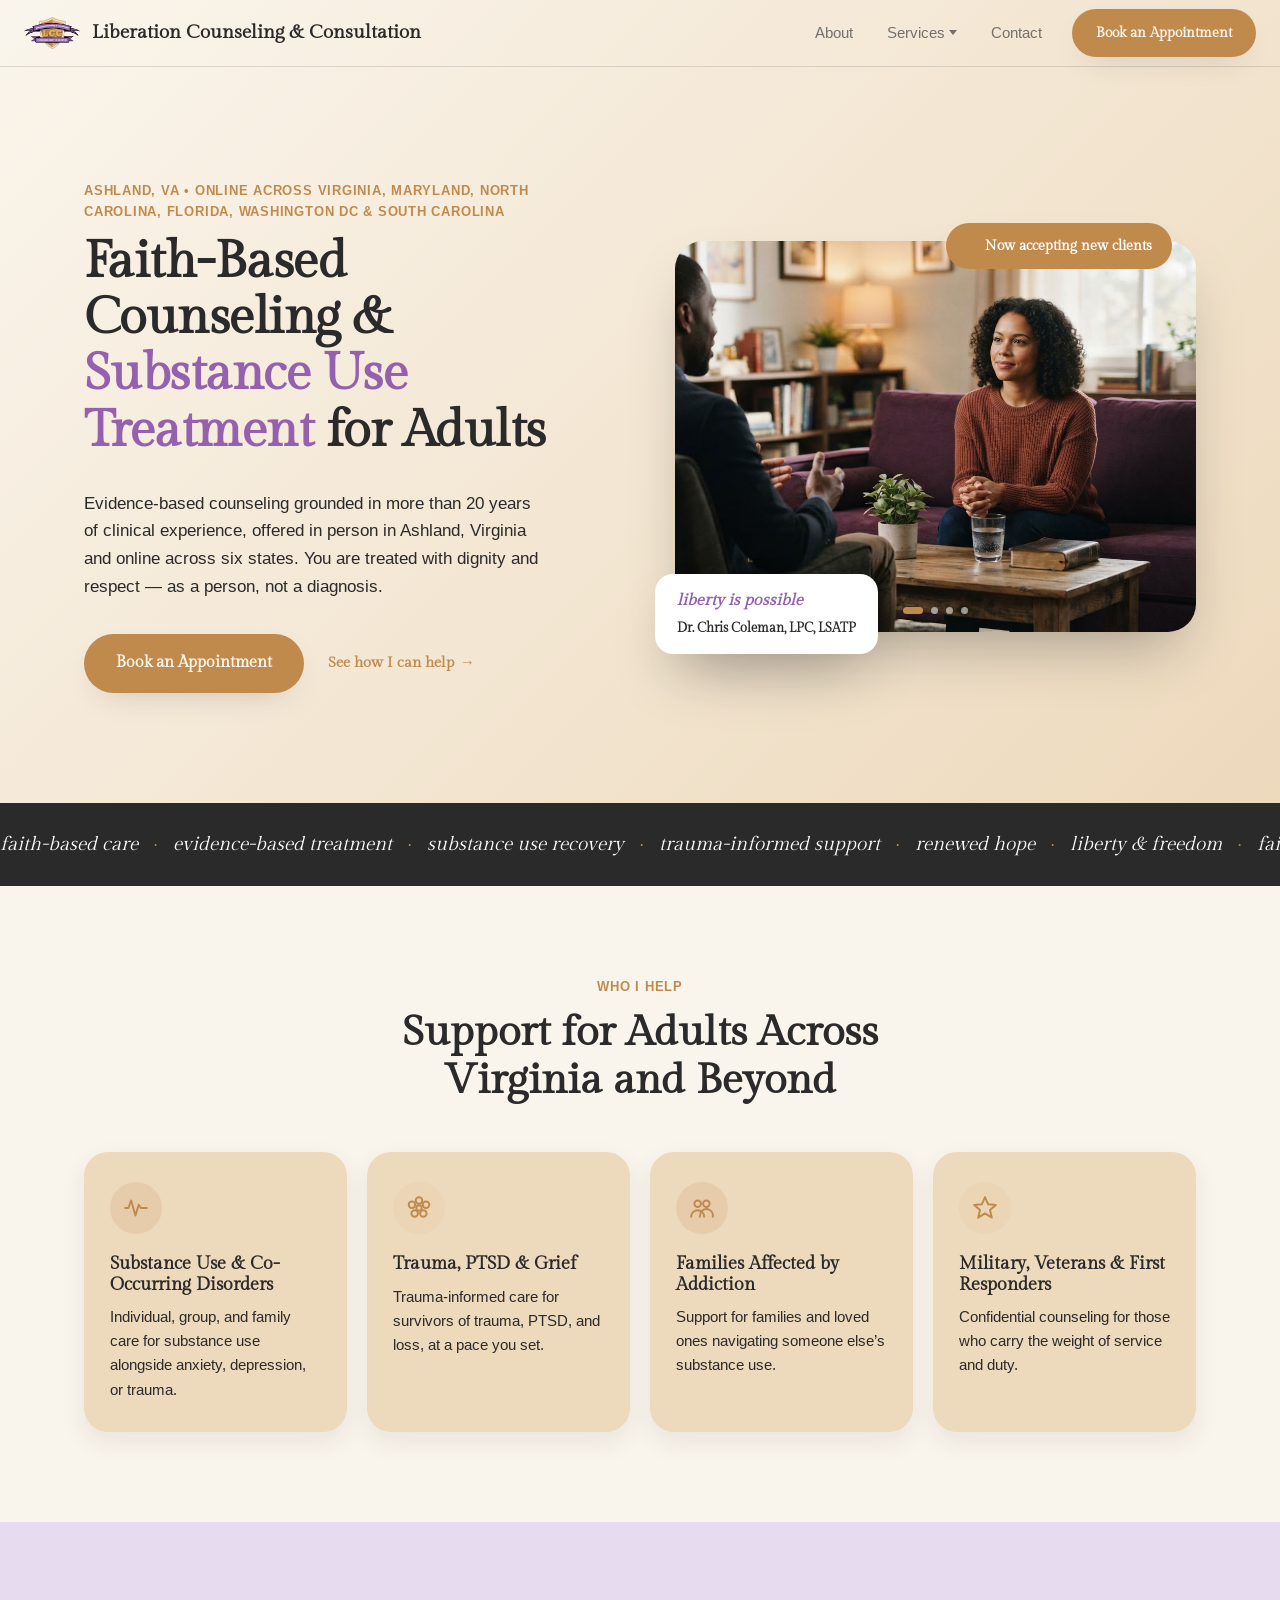
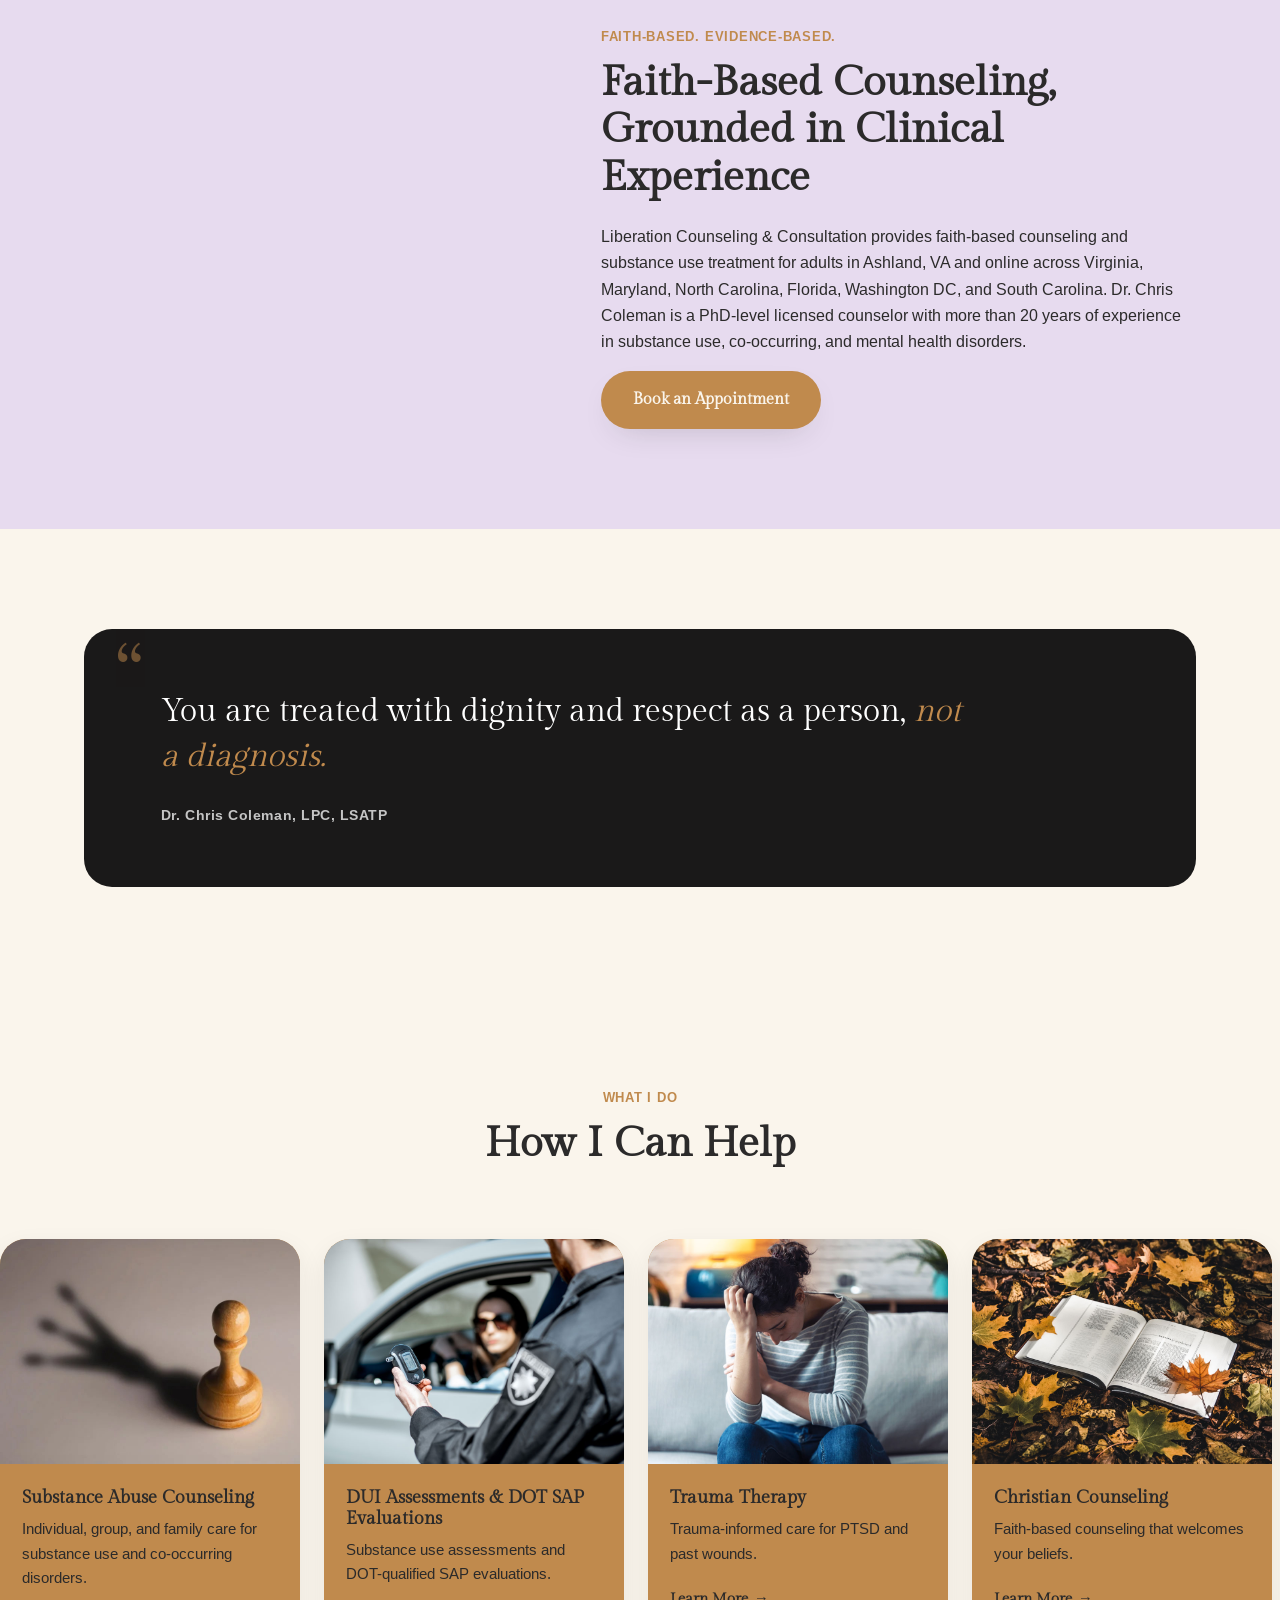
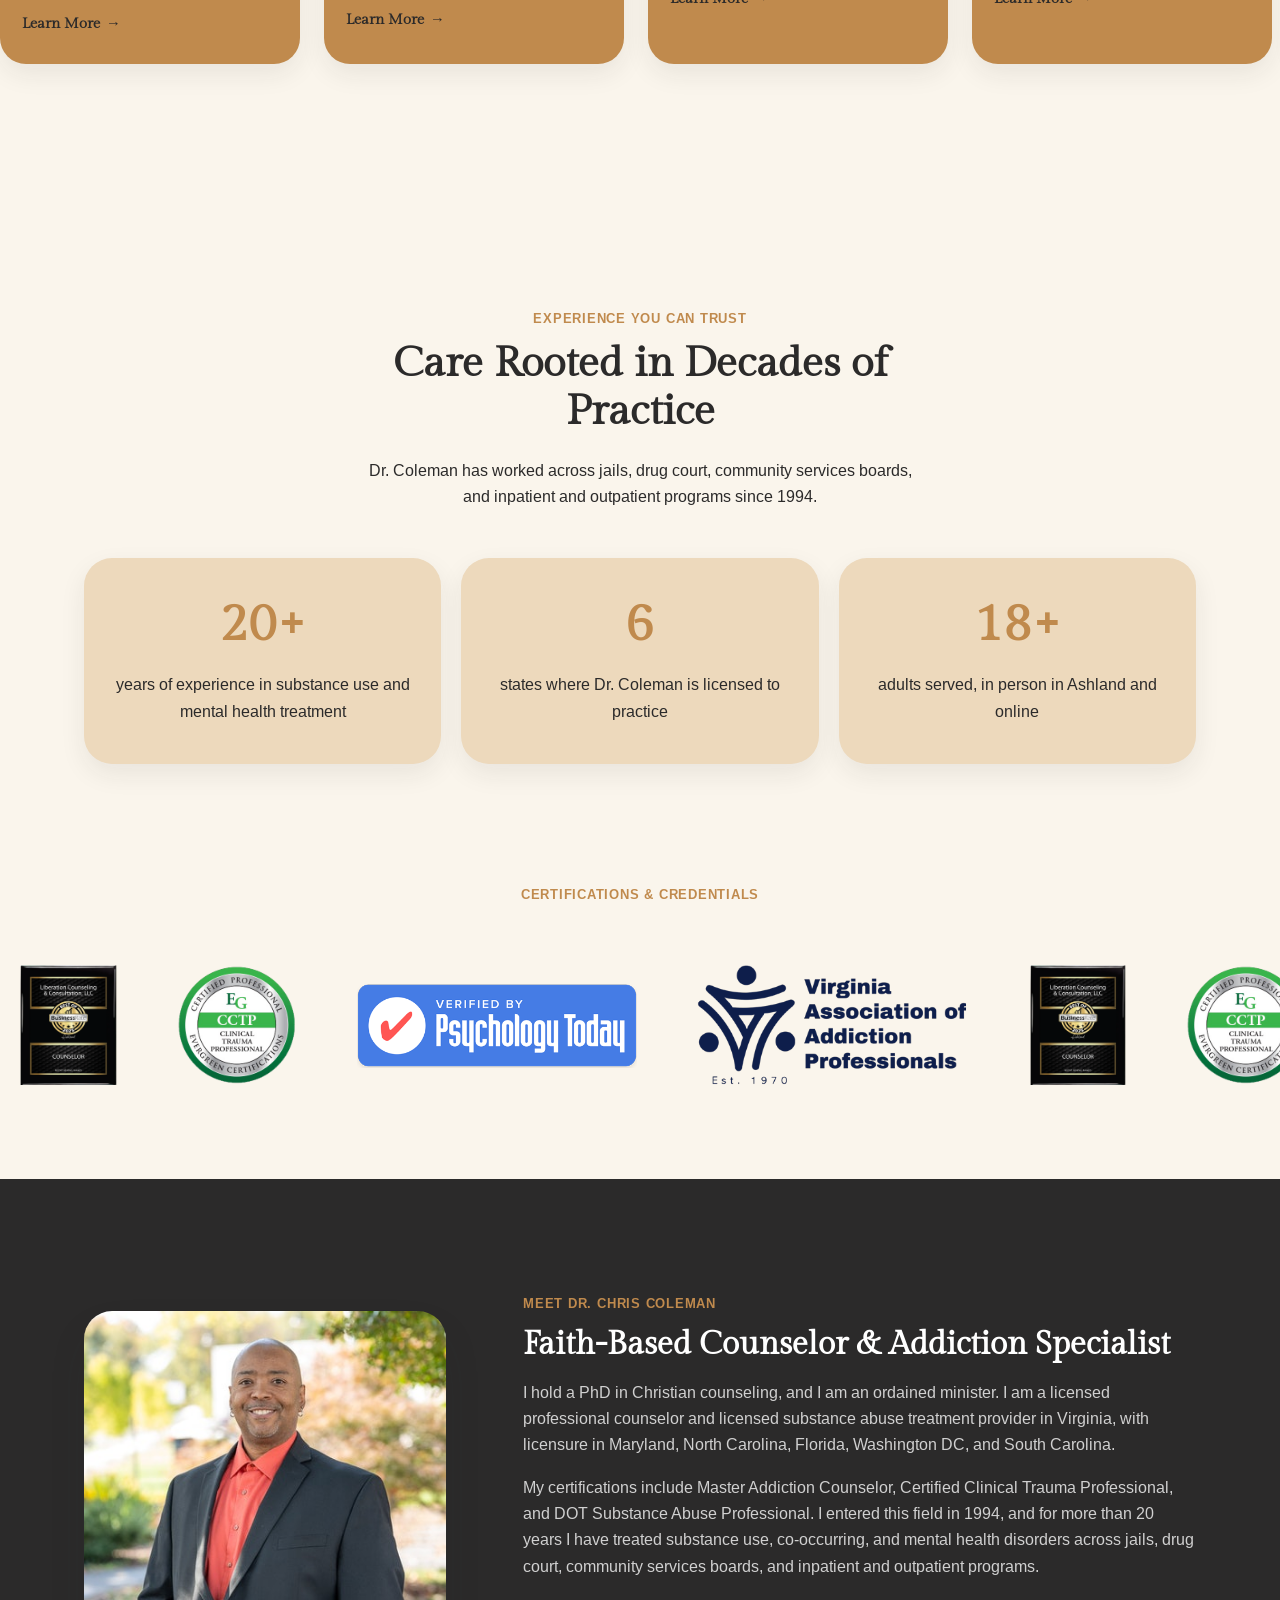
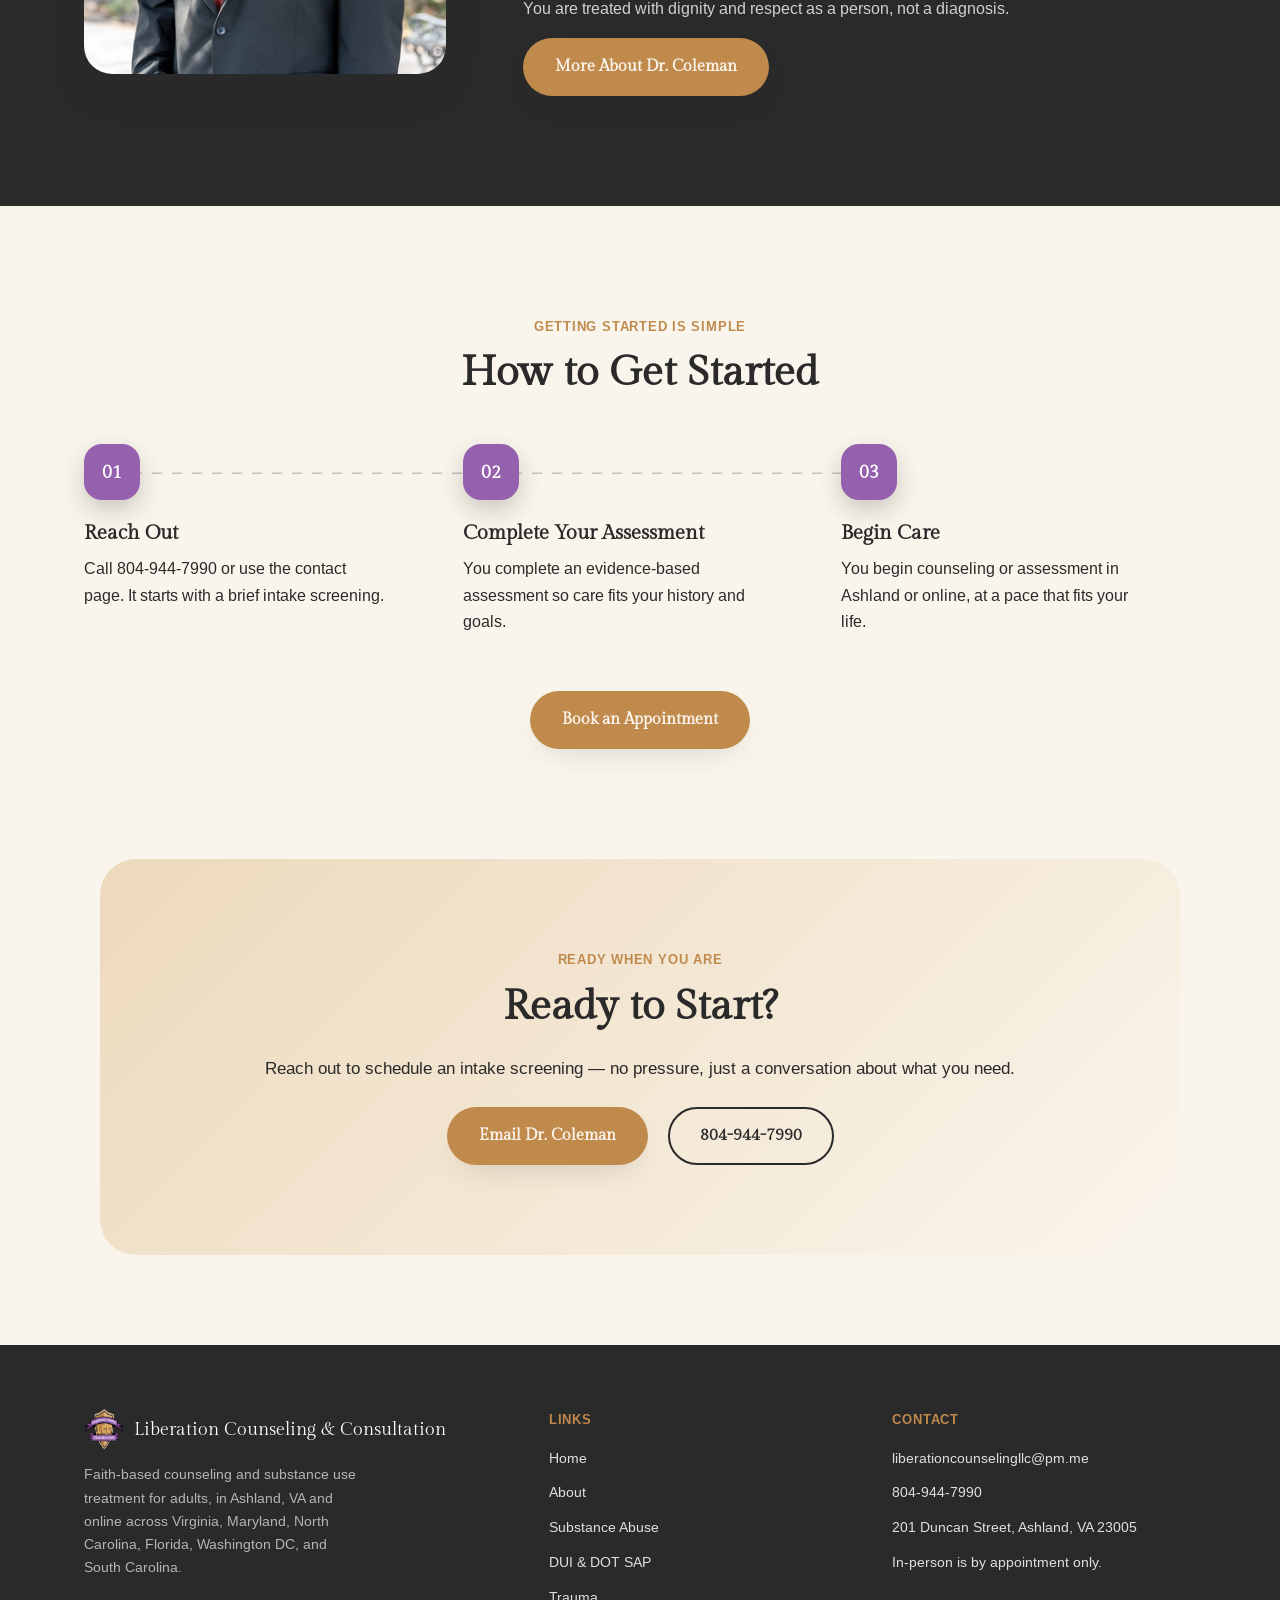
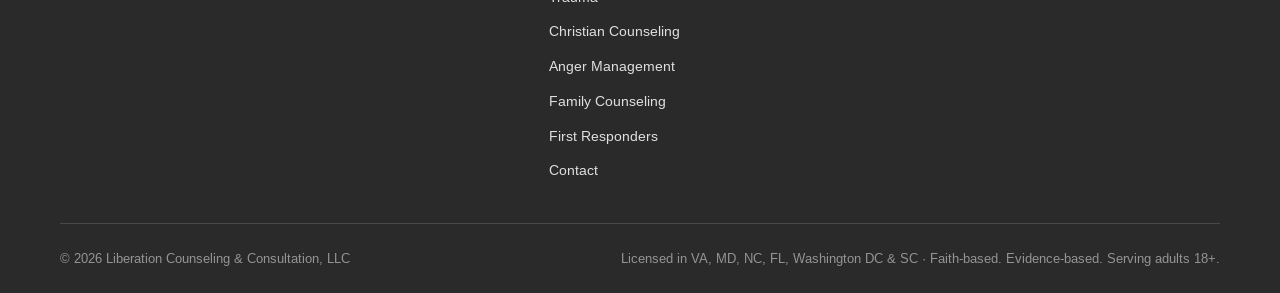
==== commit 6857f60e: "Add "In-person is by appointment only" next to every address listing Co-Authored-By: Claude Sonnet 5" ====
--- a/index.html
+++ b/index.html
@@ -454,6 +454,7 @@
         <a href="mailto:liberationcounselingllc@pm.me">liberationcounselingllc@pm.me</a>
         <a href="tel:+18049447990">804-944-7990</a>
         <p>201 Duncan Street, Ashland, VA 23005</p>
+        <p>In-person is by appointment only.</p>
       </div>
     </div>
   </div>
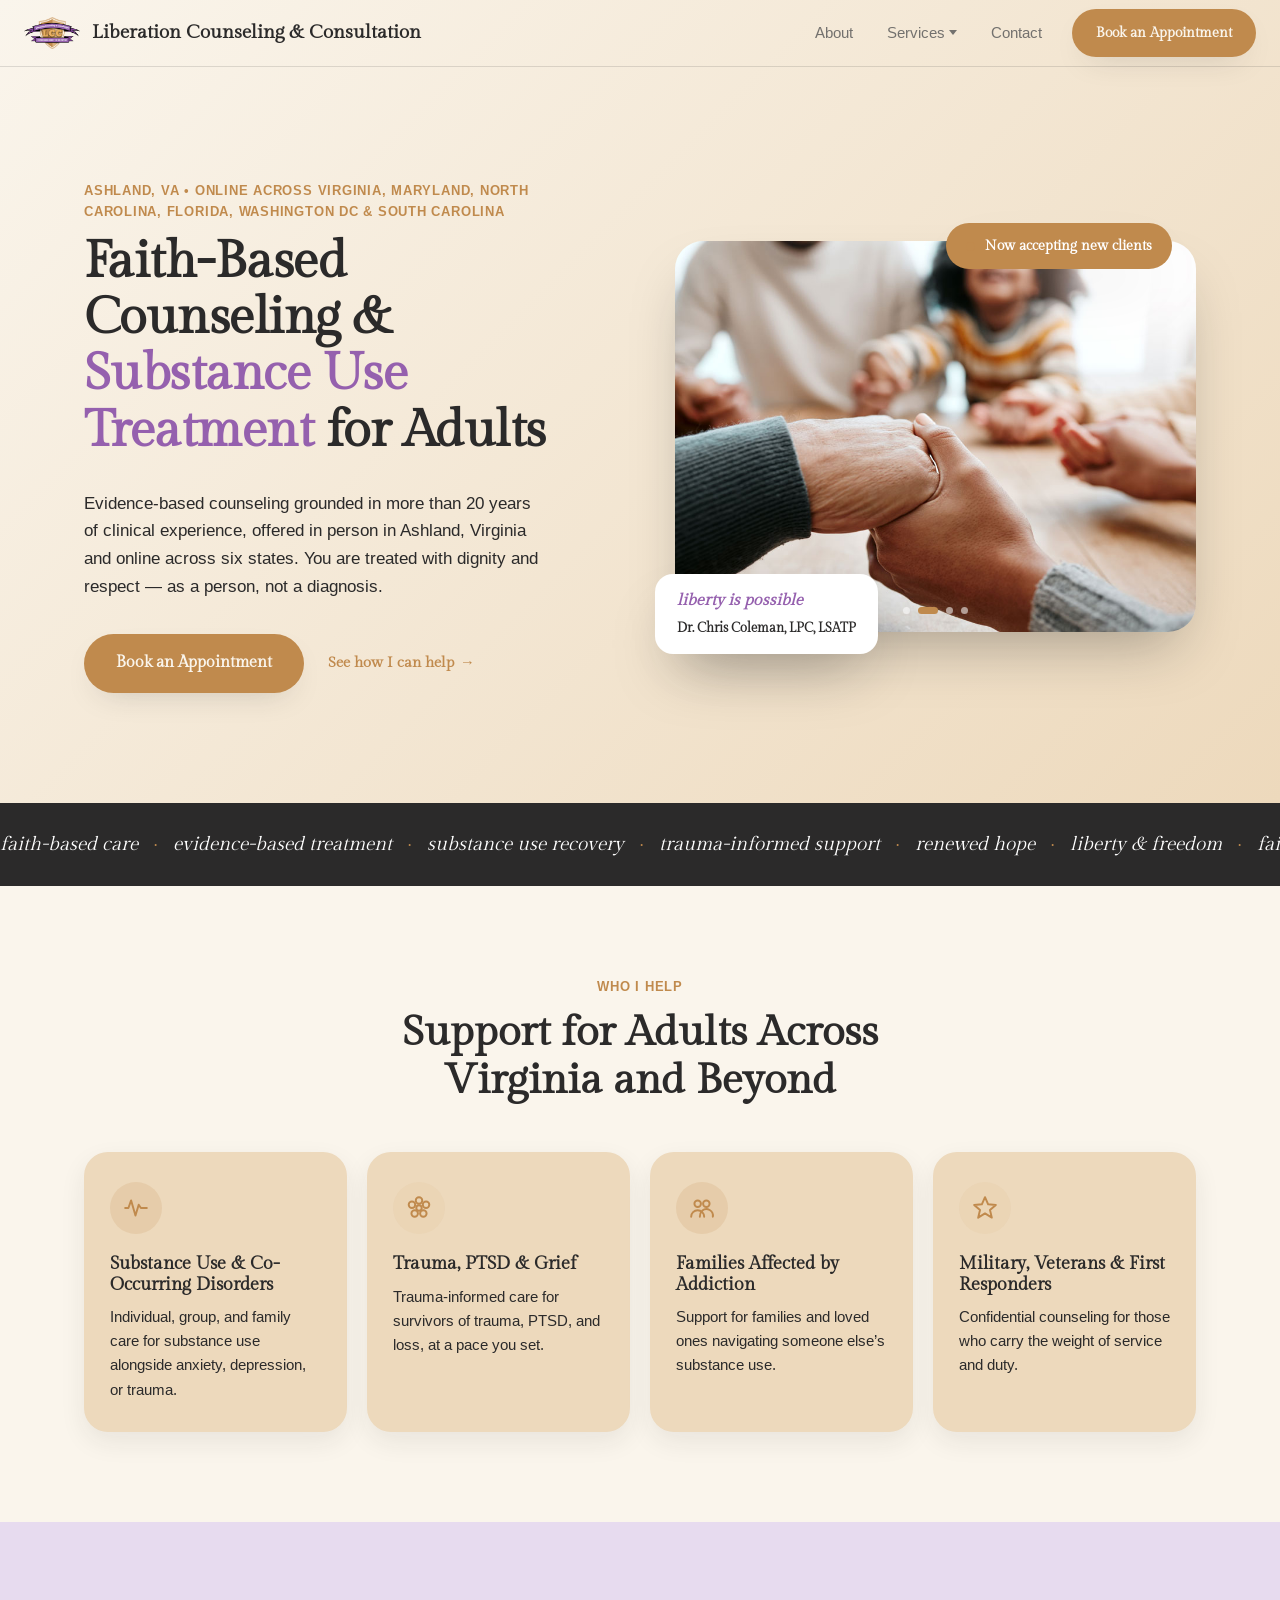
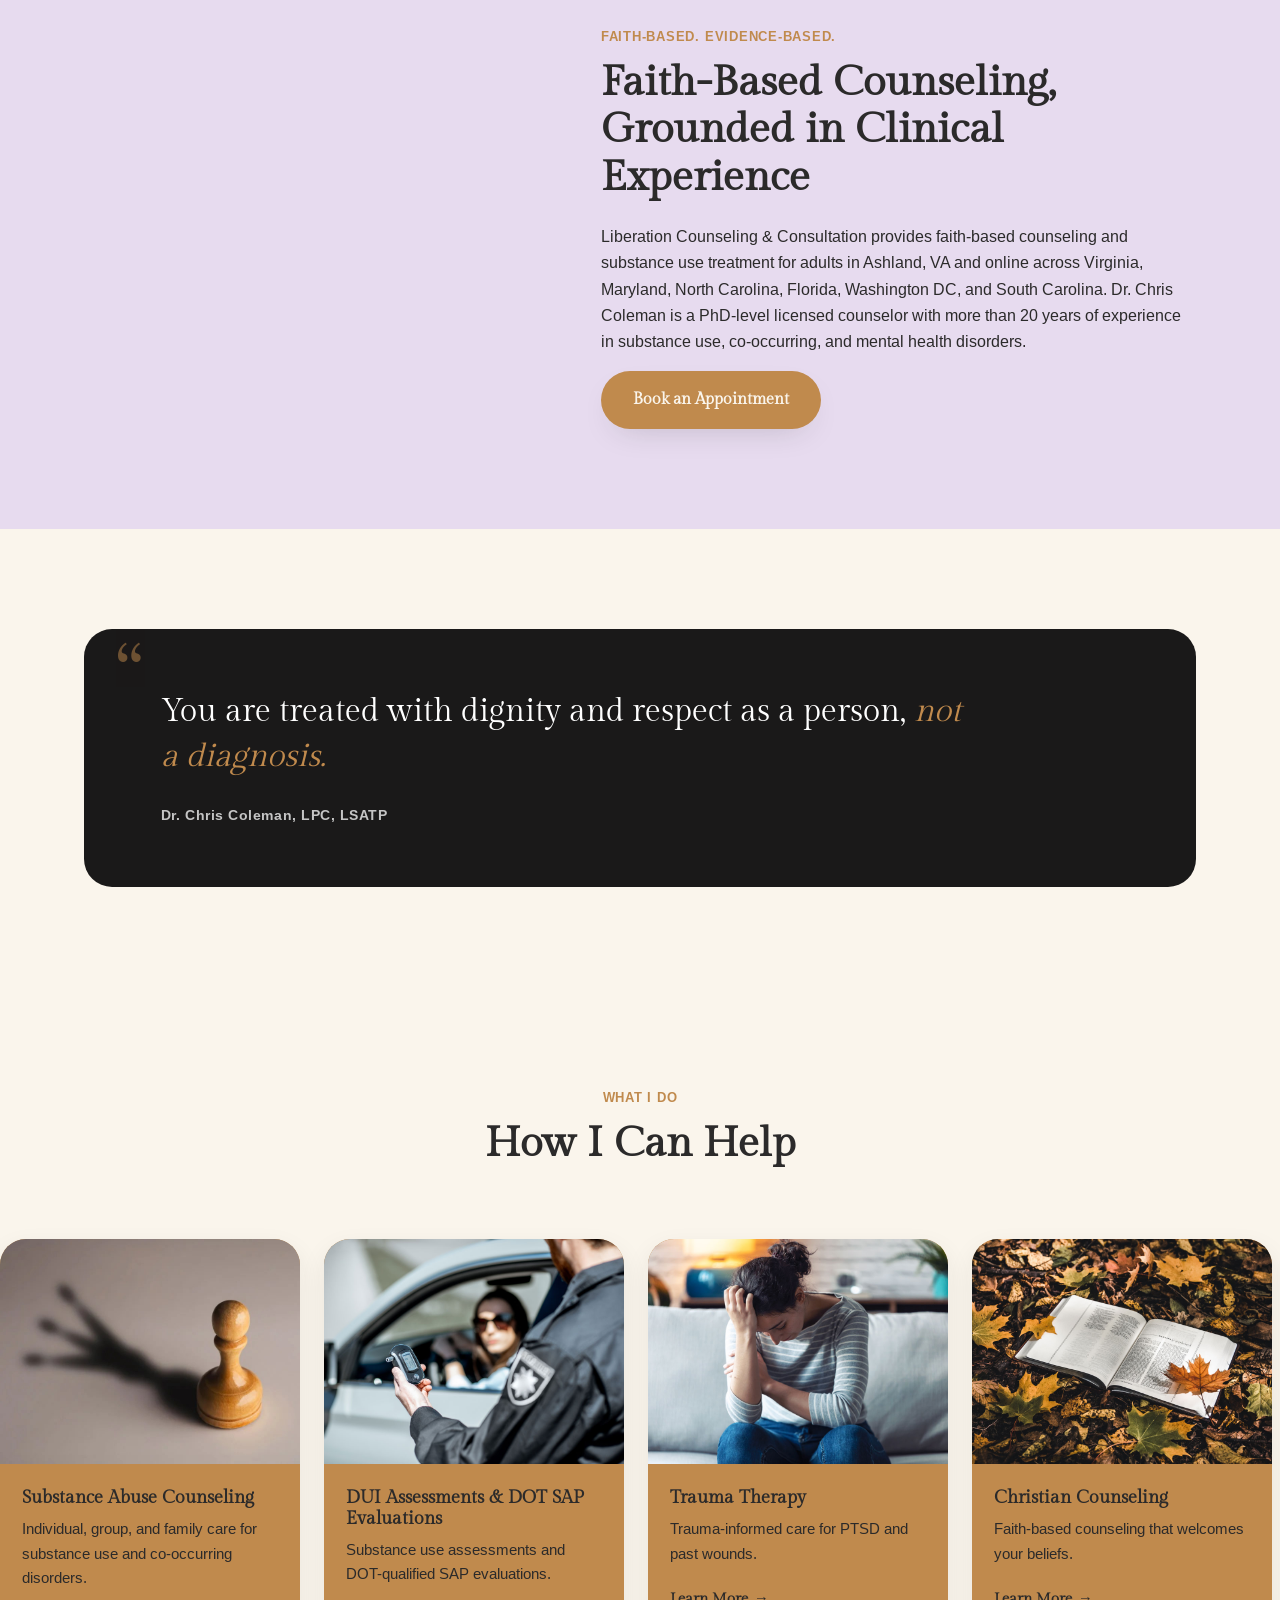
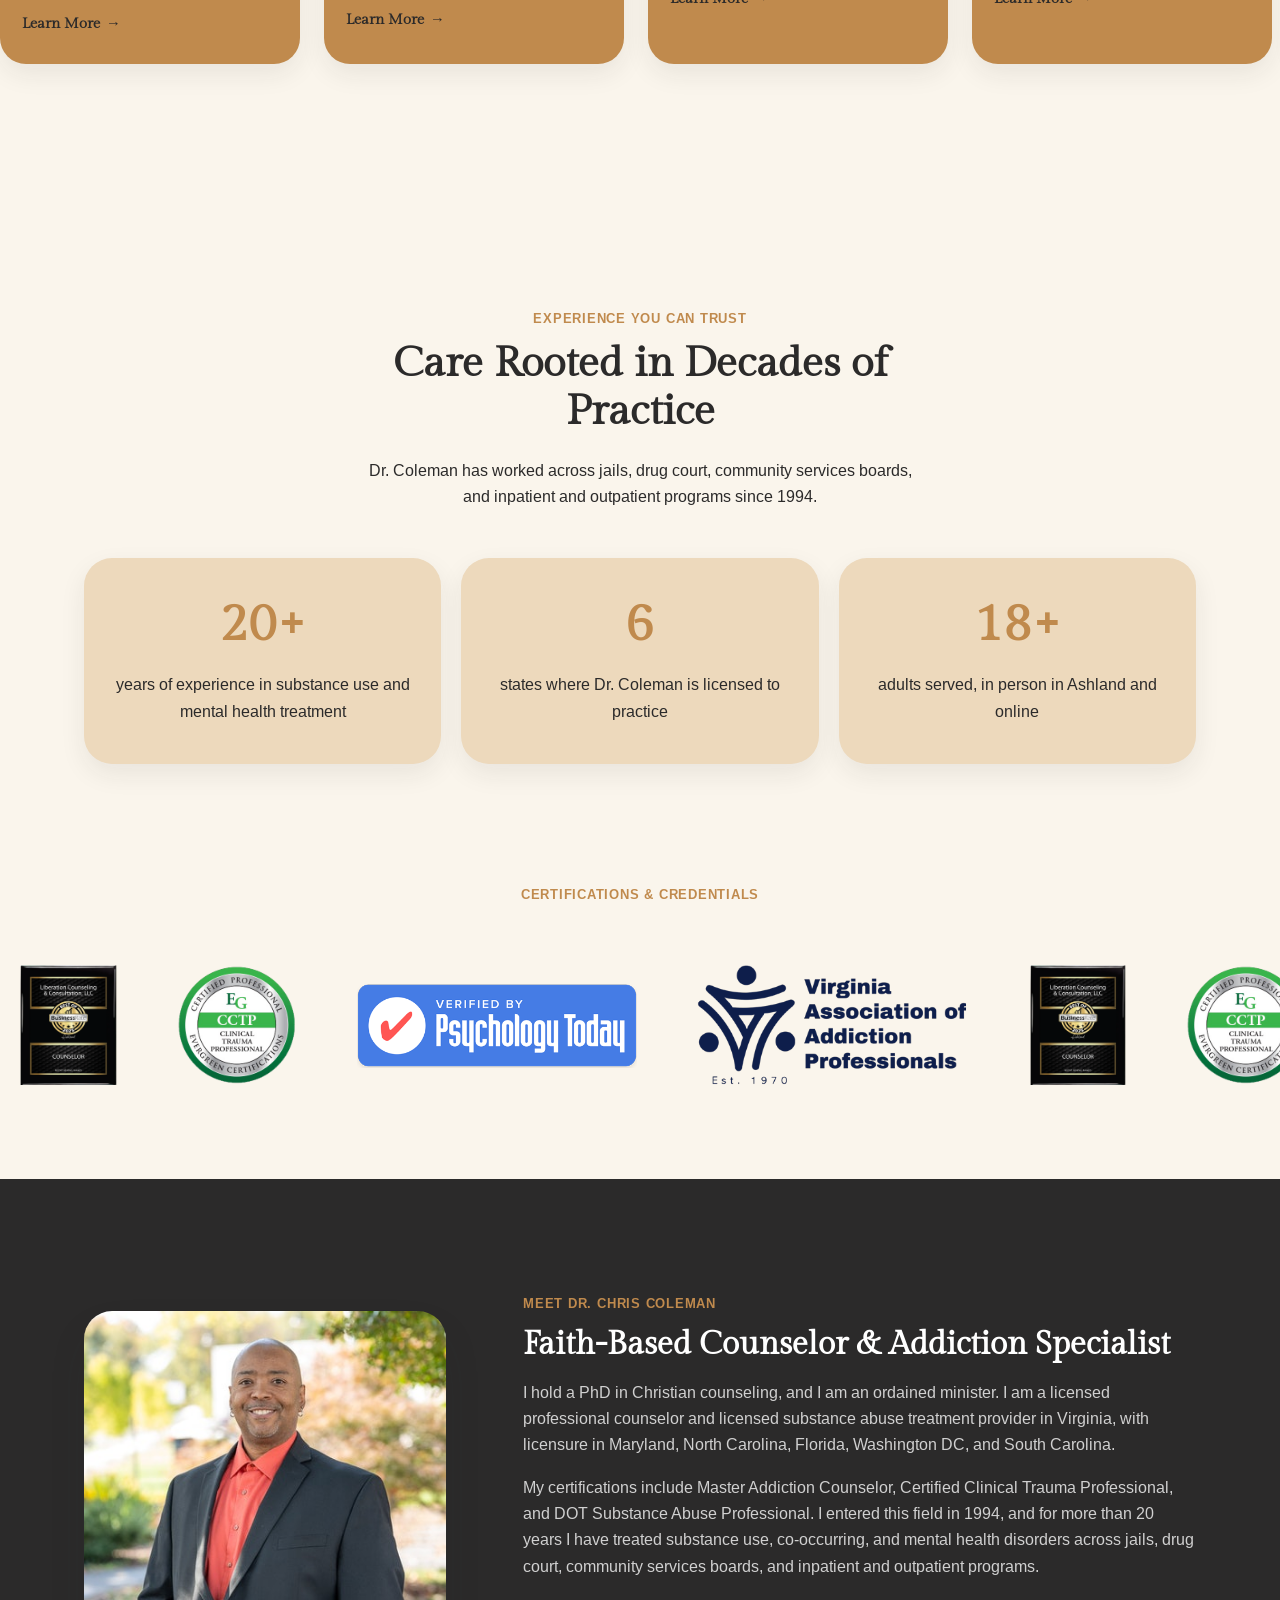
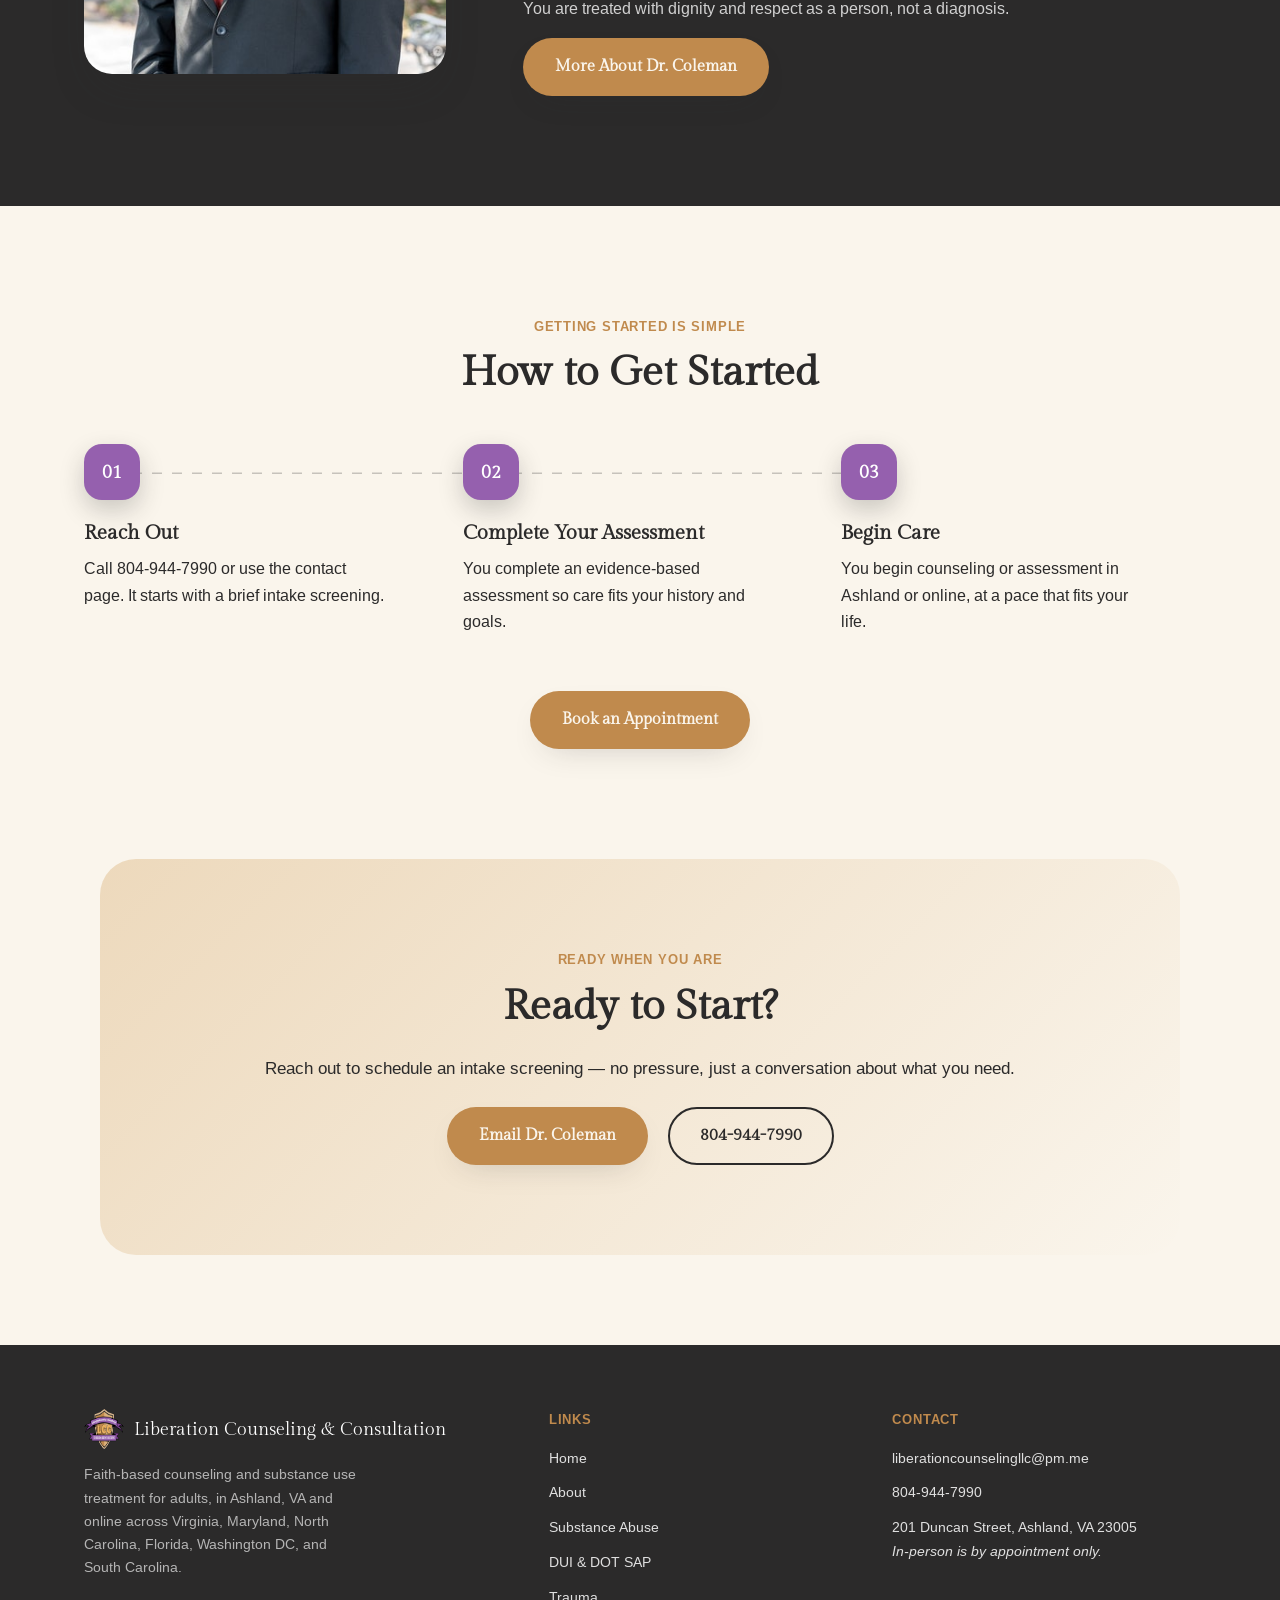
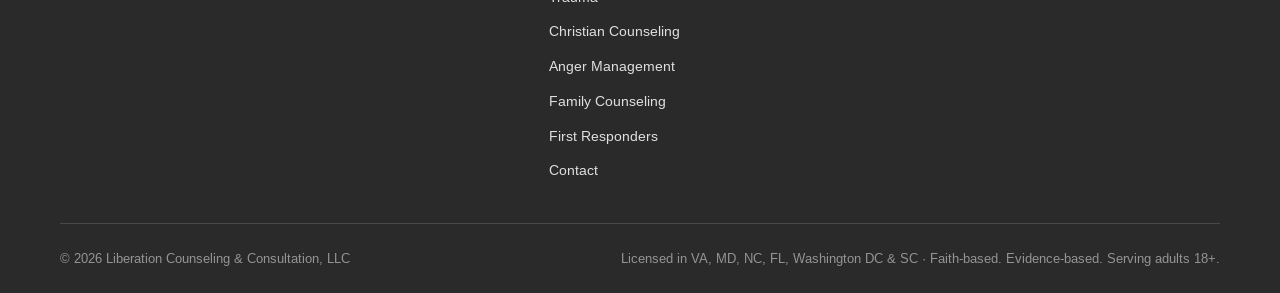
==== commit 9dad7e4c: "Italicize appointment-only note, remove gap from address line Merged into the same <p> as the addres" ====
--- a/index.html
+++ b/index.html
@@ -453,8 +453,7 @@
       <div class="footer-contact">
         <a href="mailto:liberationcounselingllc@pm.me">liberationcounselingllc@pm.me</a>
         <a href="tel:+18049447990">804-944-7990</a>
-        <p>201 Duncan Street, Ashland, VA 23005</p>
-        <p>In-person is by appointment only.</p>
+        <p>201 Duncan Street, Ashland, VA 23005<br /><em>In-person is by appointment only.</em></p>
       </div>
     </div>
   </div>
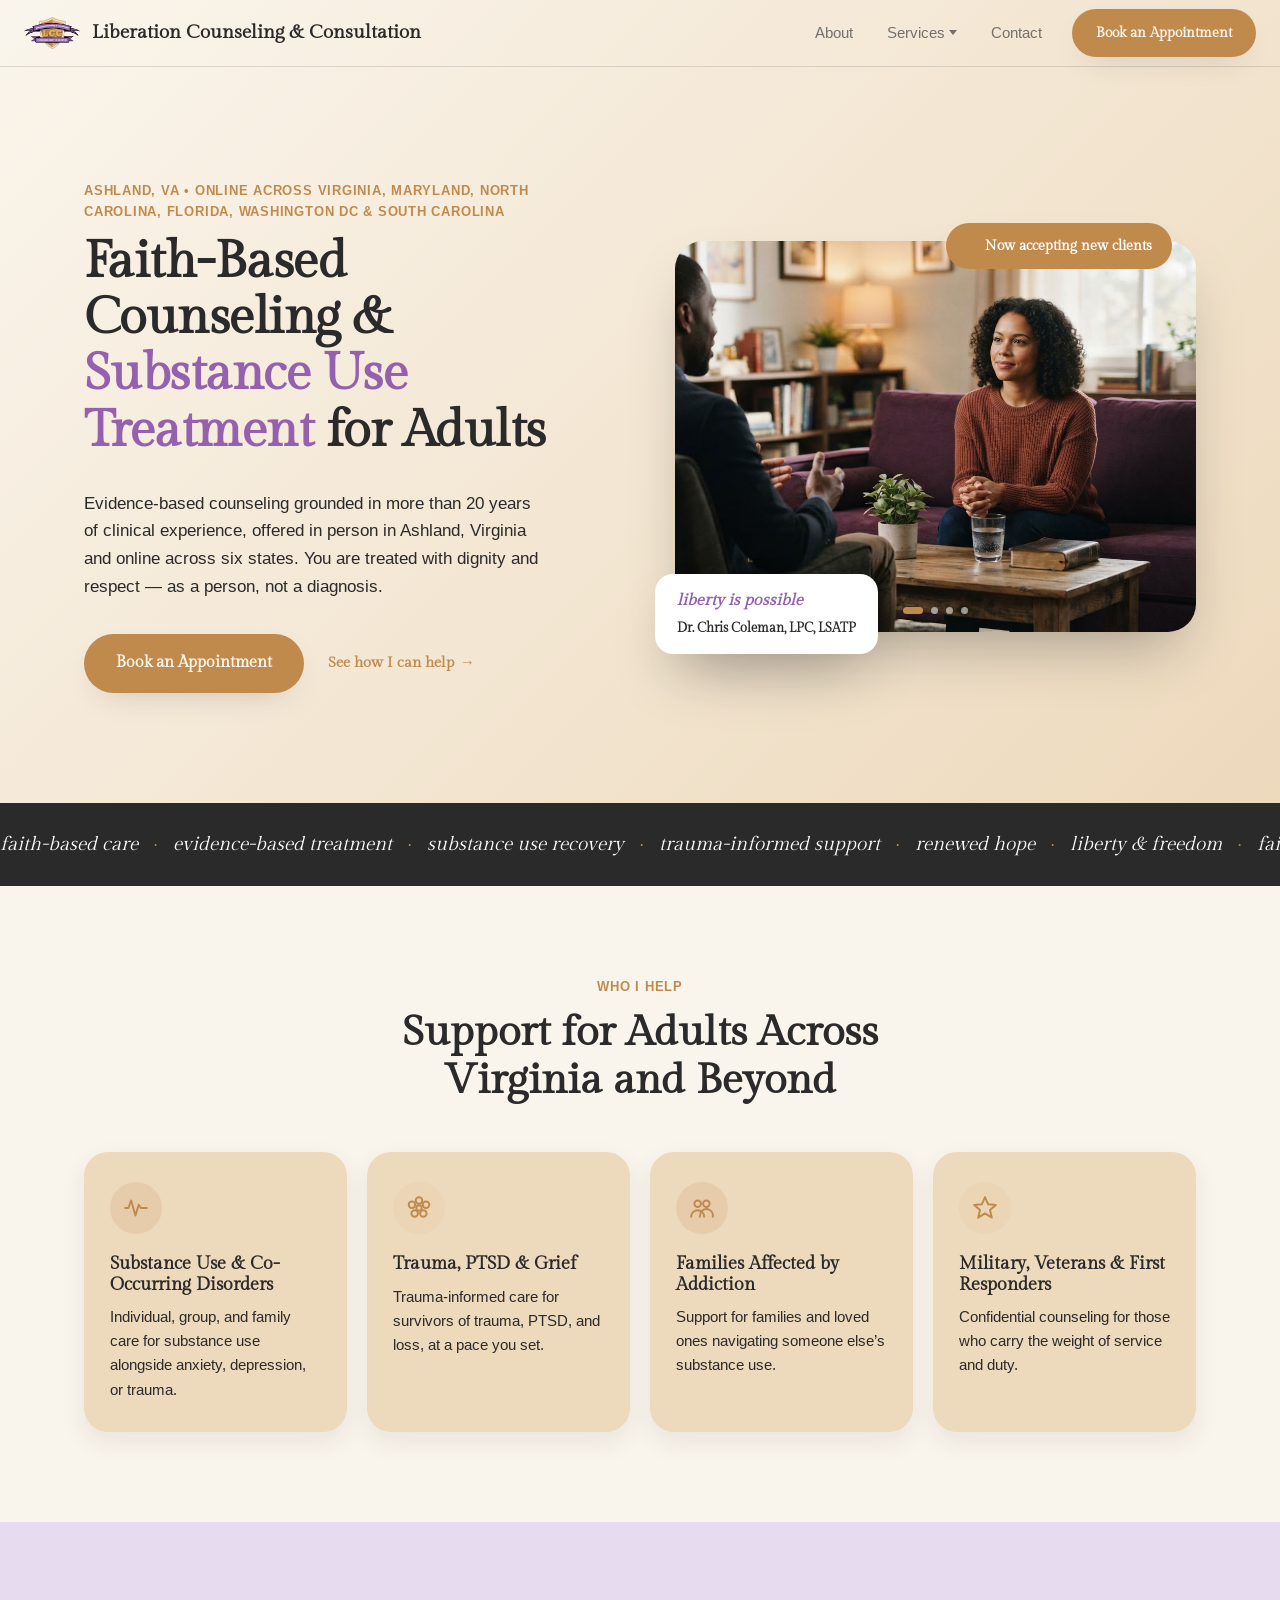
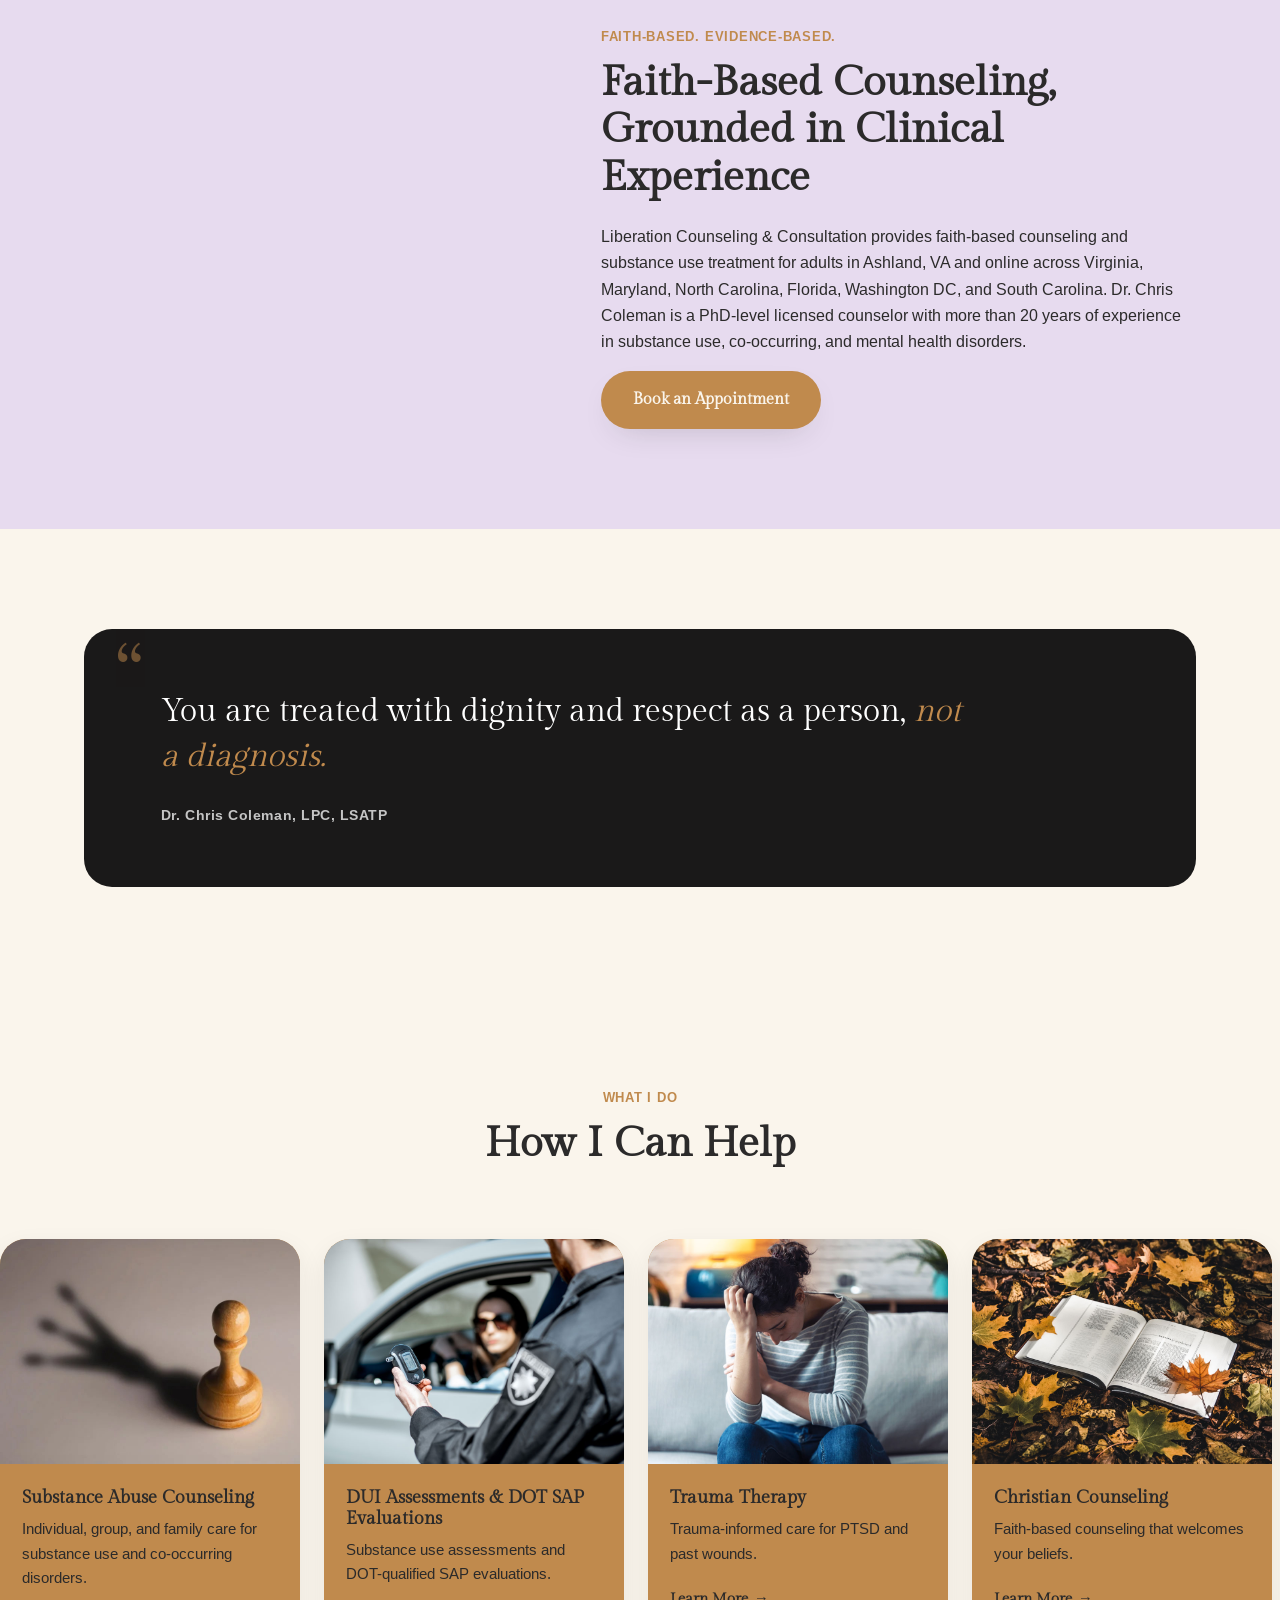
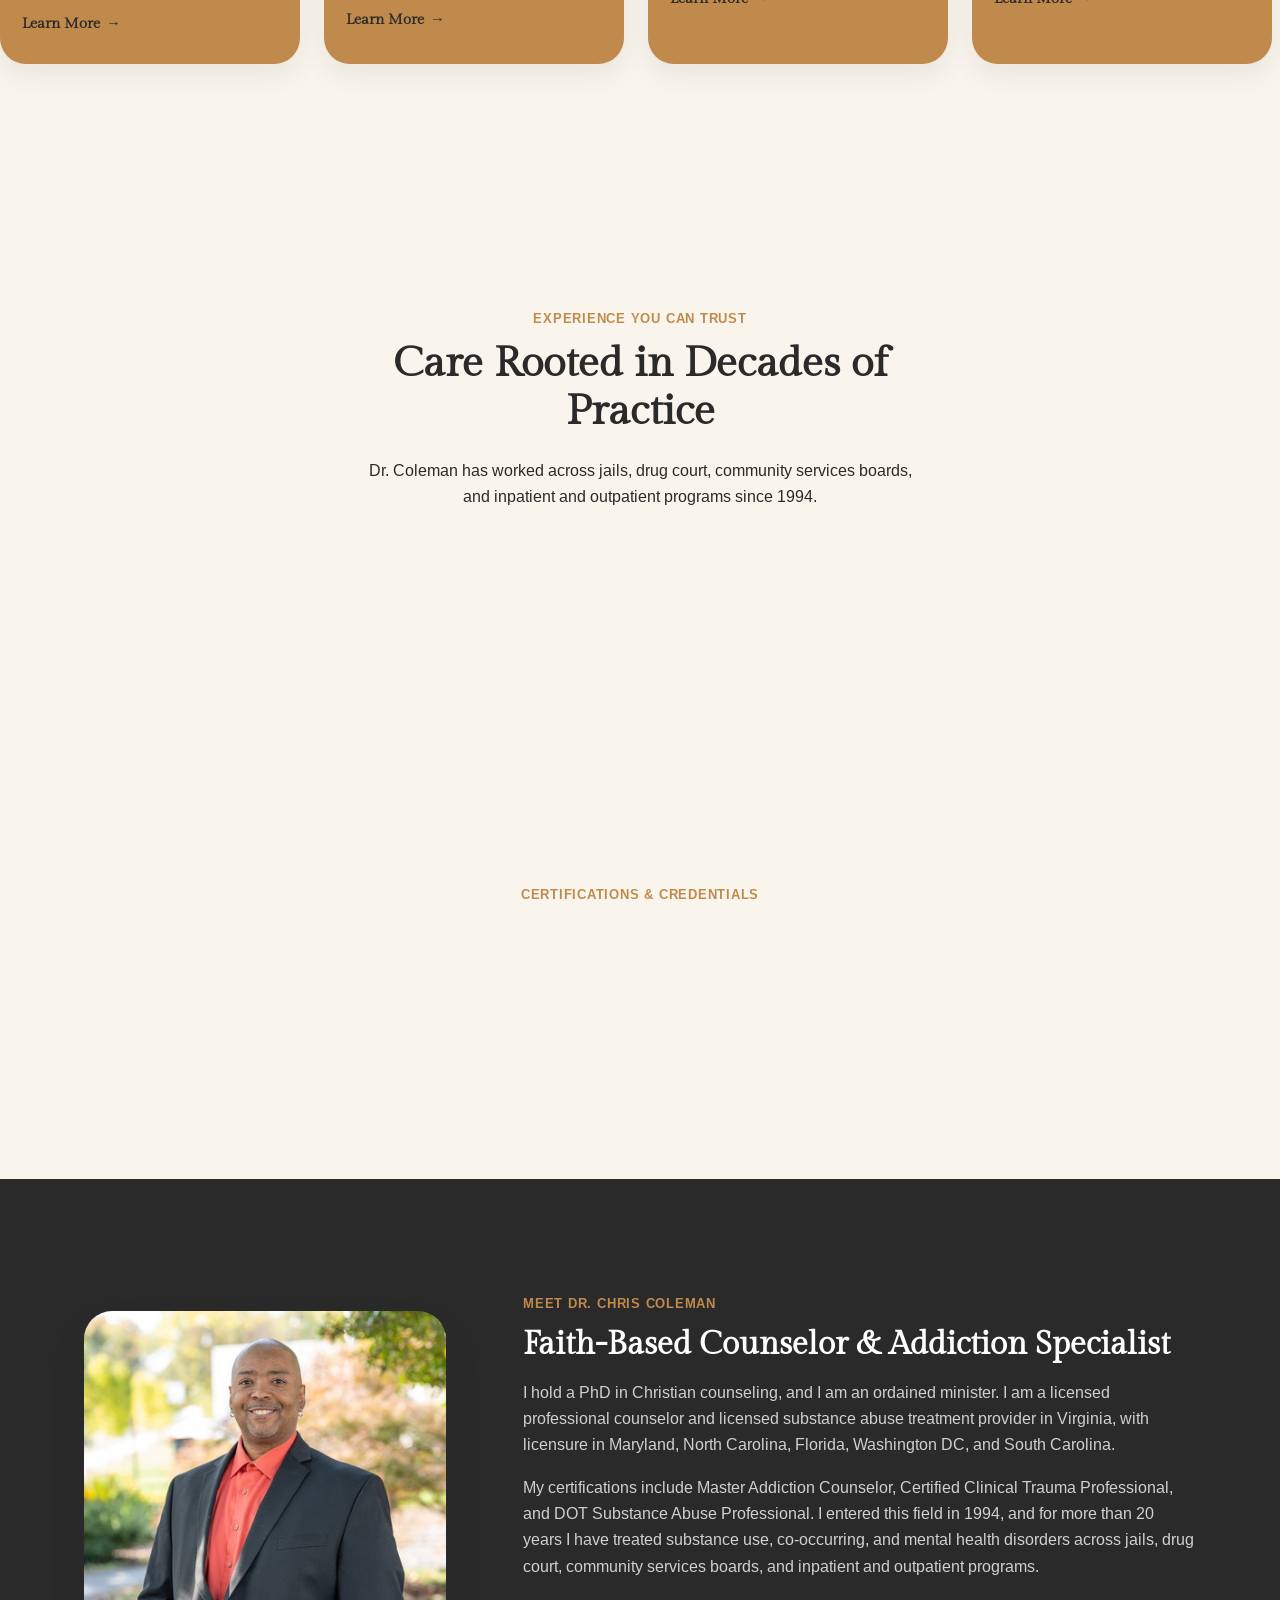
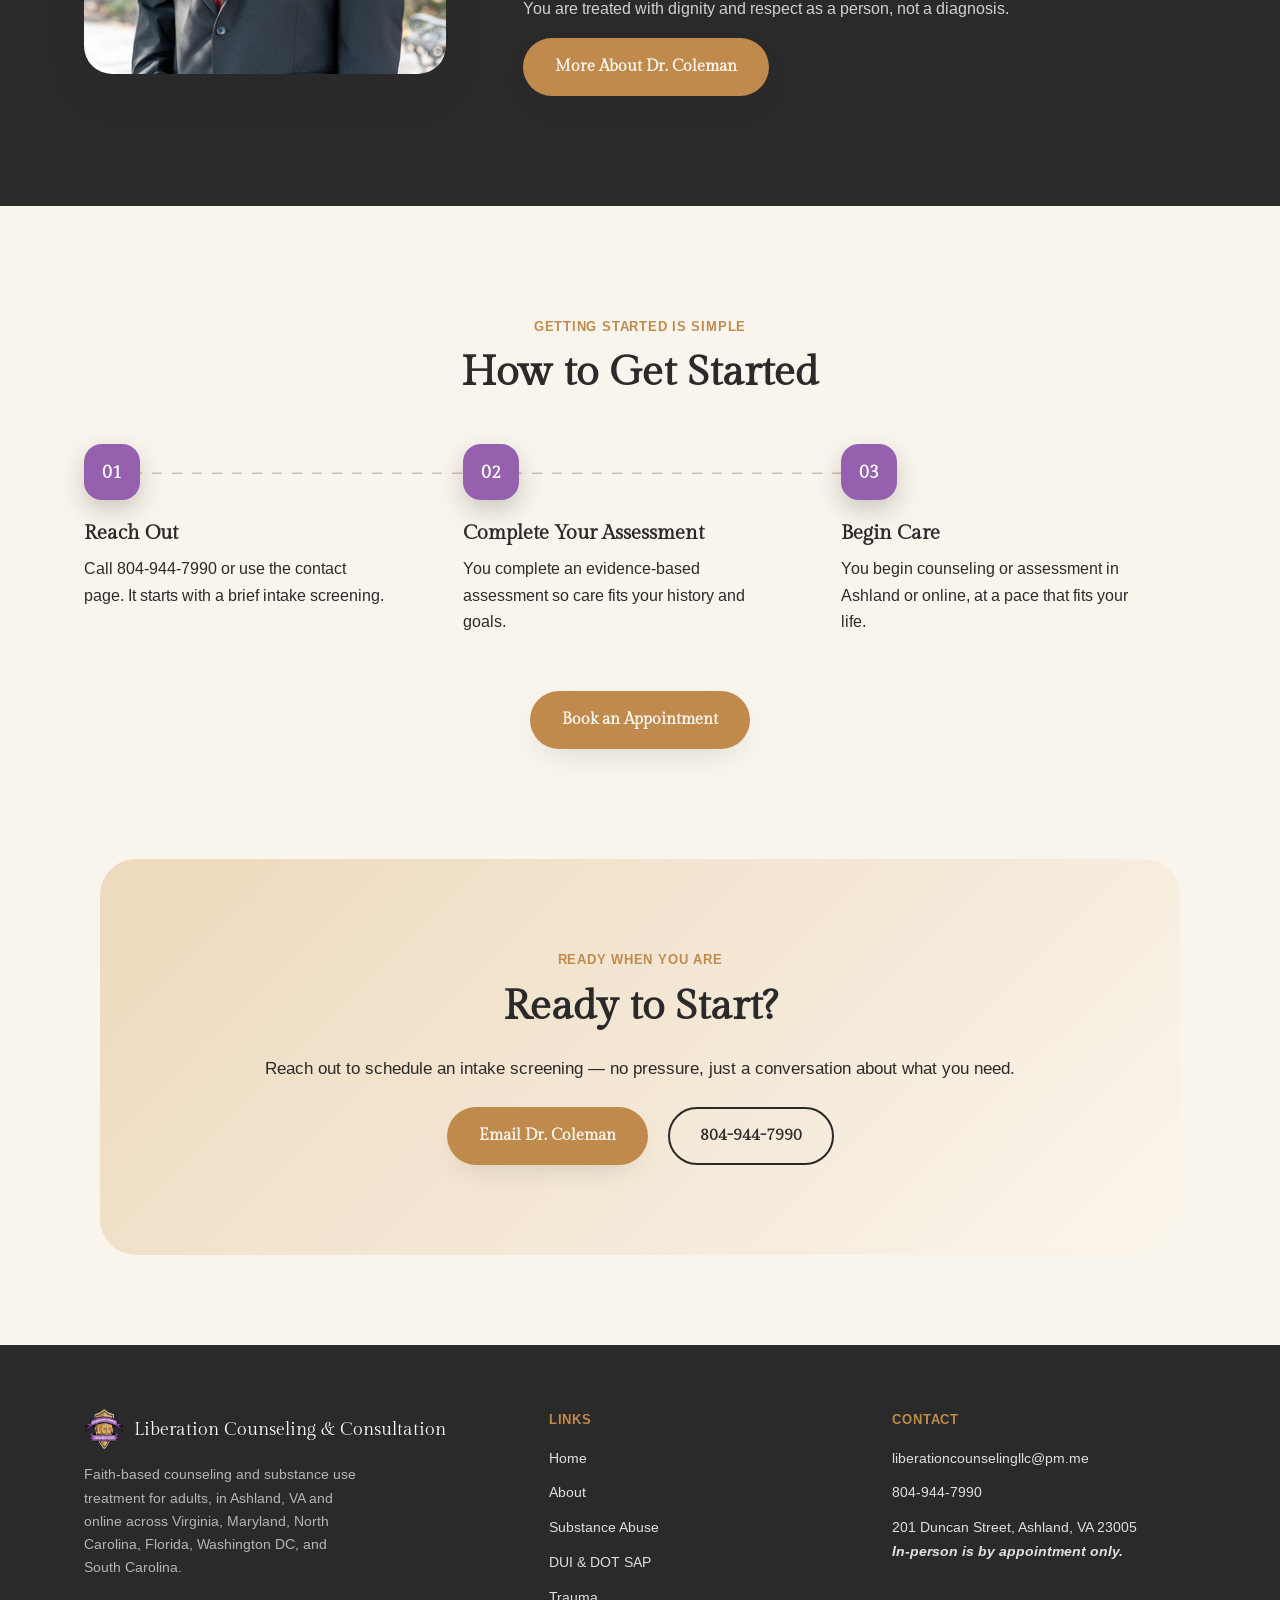
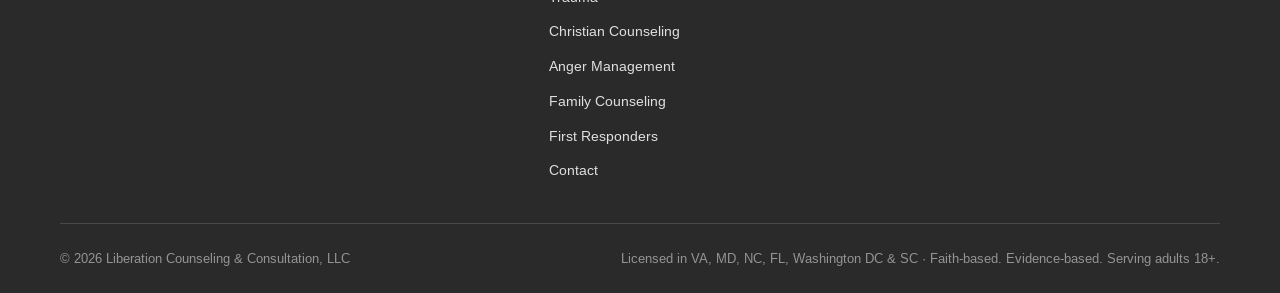
==== commit 53b2d615: "Bold the appointment-only note Co-Authored-By: Claude Sonnet 5 <noreply@anthropic.com>" ====
--- a/index.html
+++ b/index.html
@@ -453,7 +453,7 @@
       <div class="footer-contact">
         <a href="mailto:liberationcounselingllc@pm.me">liberationcounselingllc@pm.me</a>
         <a href="tel:+18049447990">804-944-7990</a>
-        <p>201 Duncan Street, Ashland, VA 23005<br /><em>In-person is by appointment only.</em></p>
+        <p>201 Duncan Street, Ashland, VA 23005<br /><strong><em>In-person is by appointment only.</em></strong></p>
       </div>
     </div>
   </div>
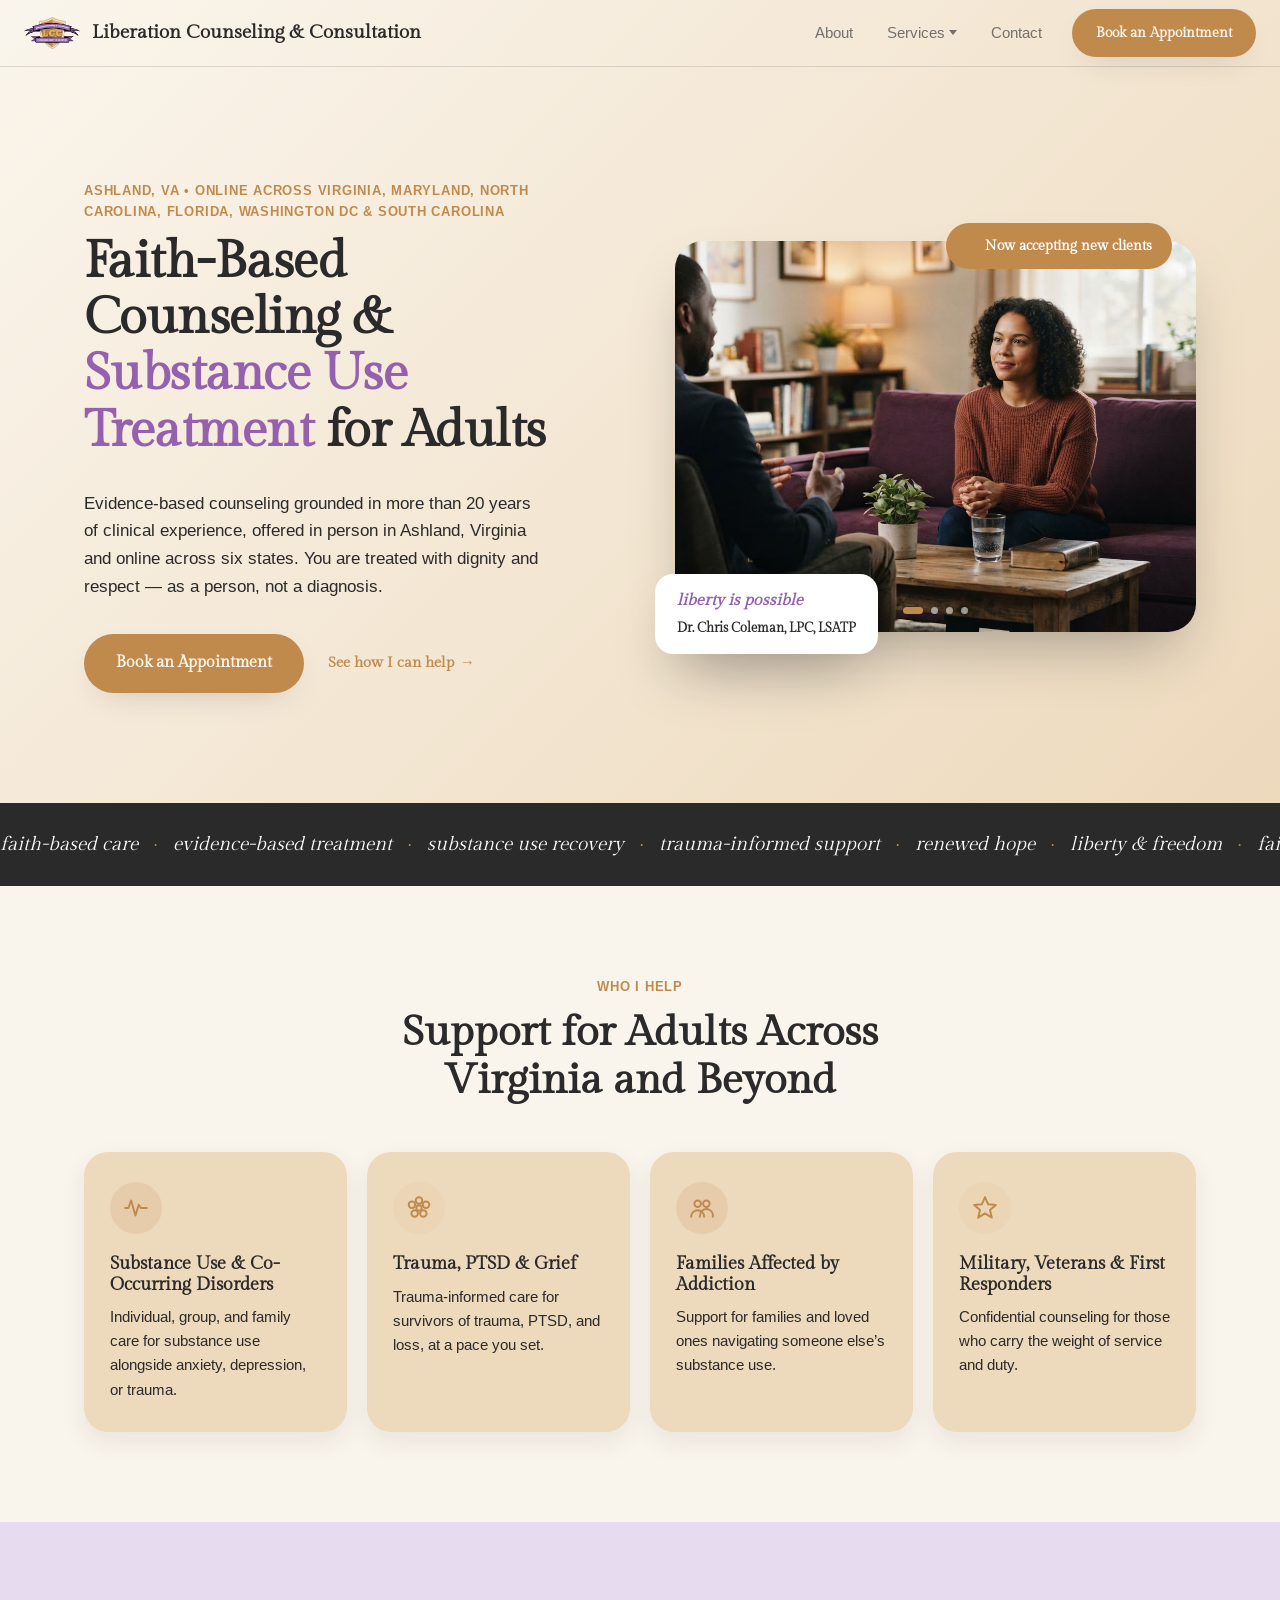
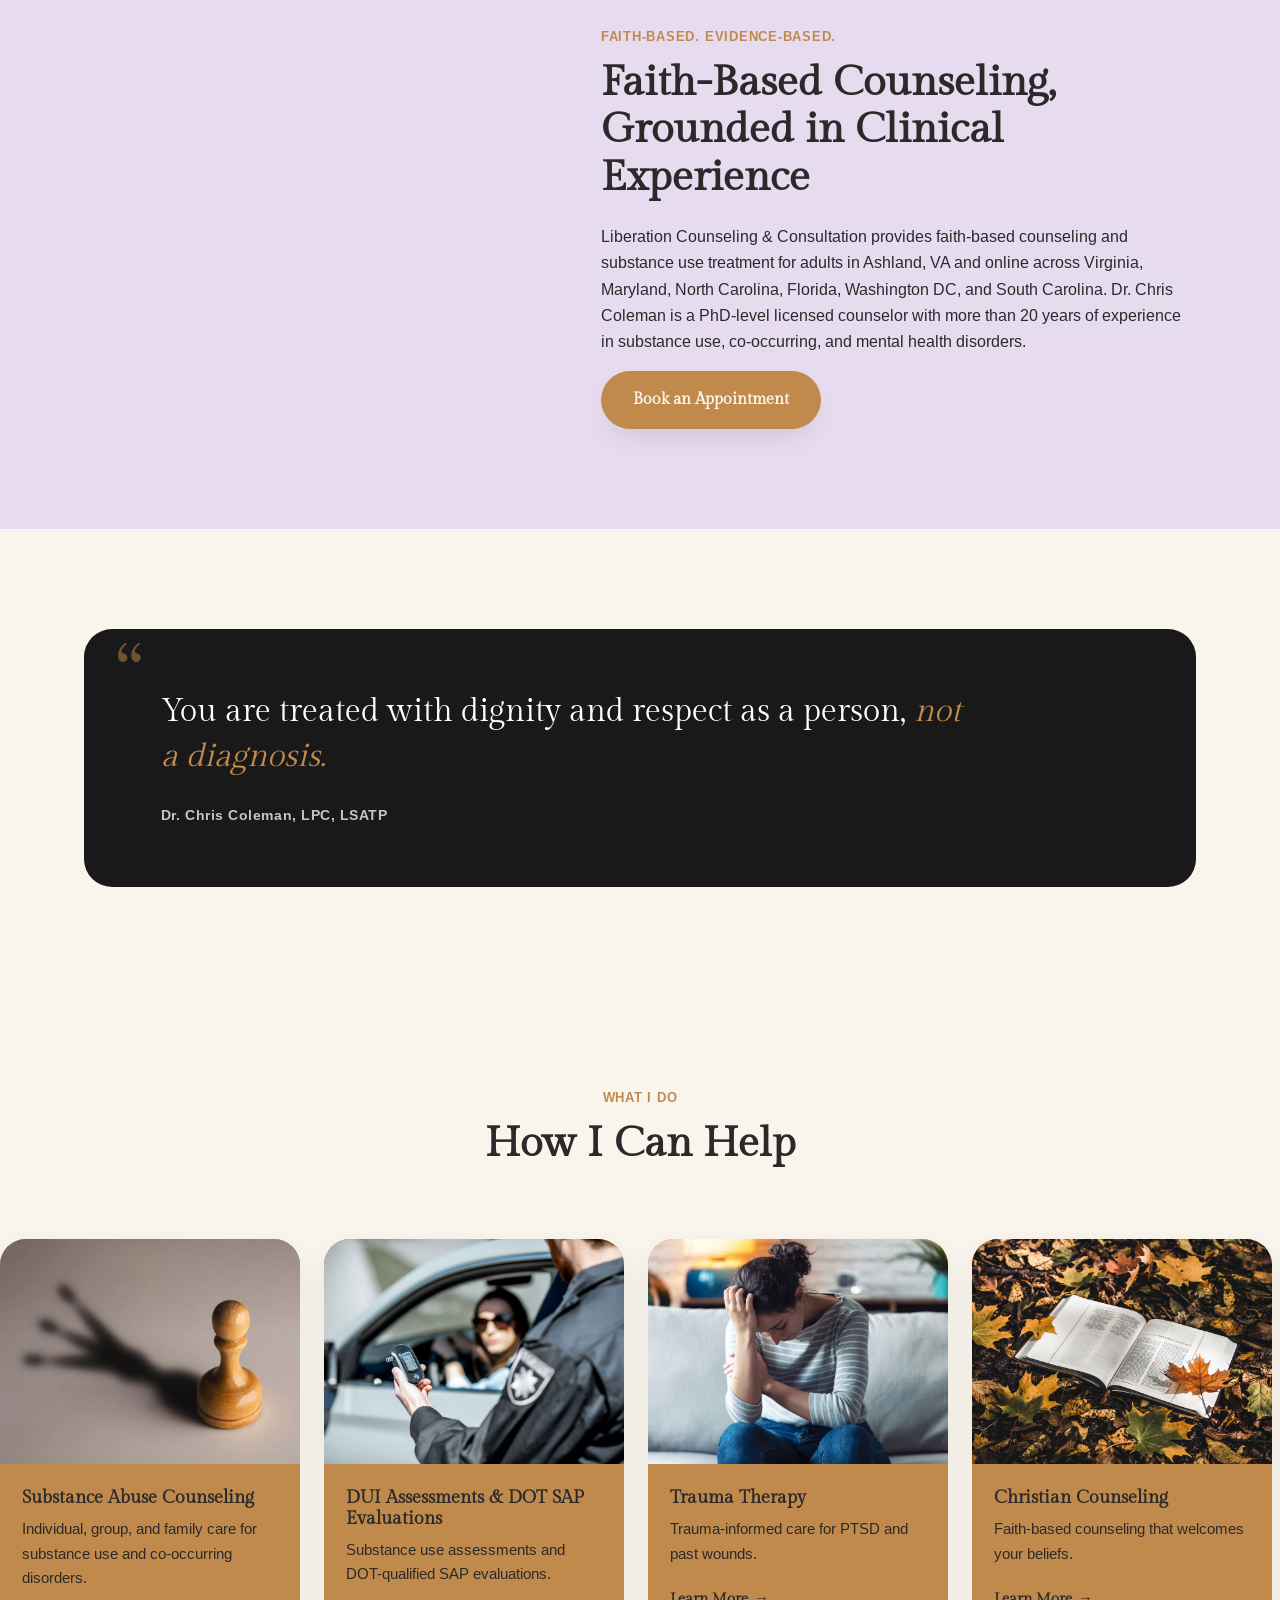
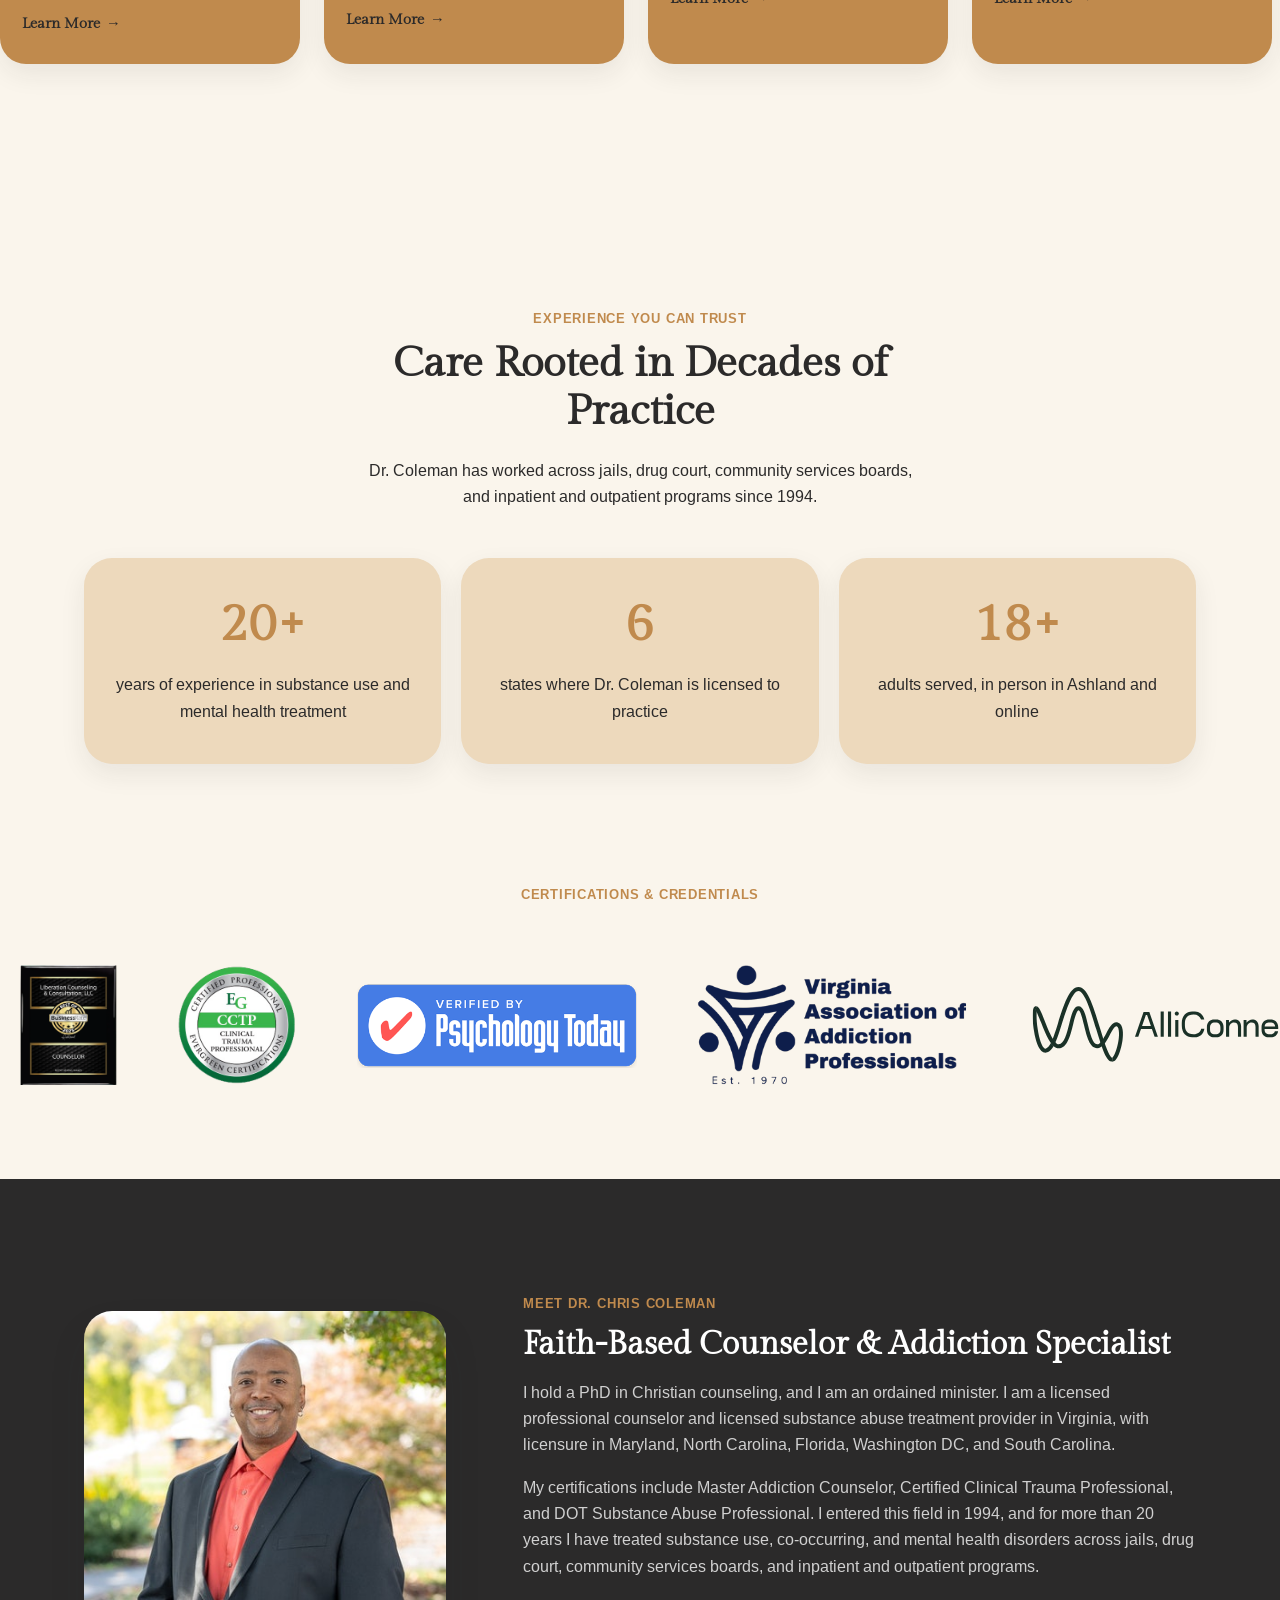
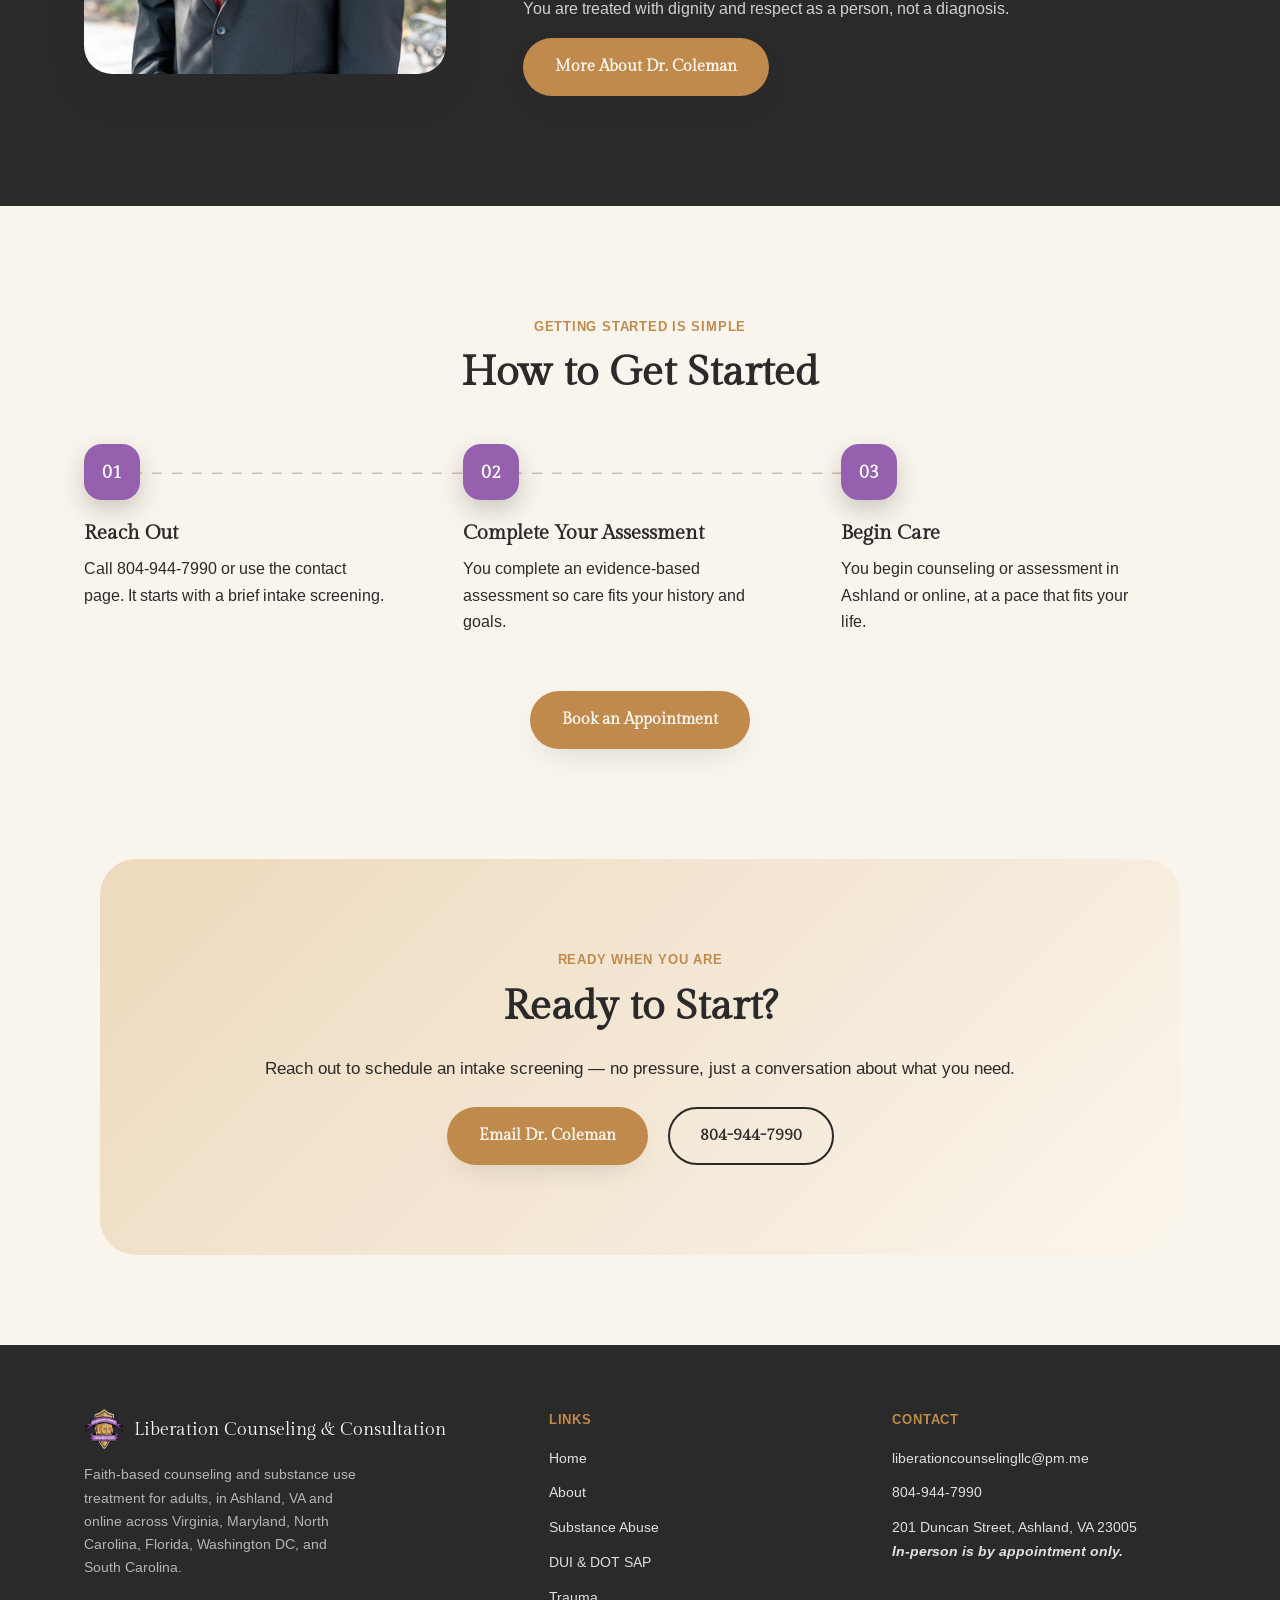
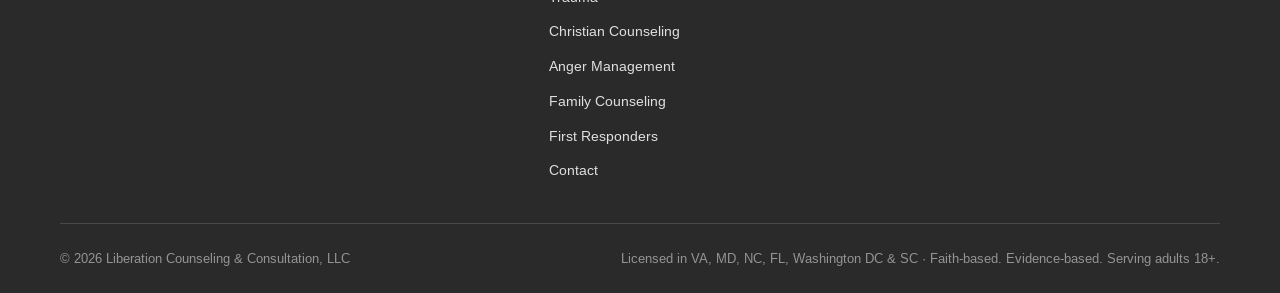
==== commit b873734c: "Add 3 new badges to scrolling certifications banner, link TherapyDen Alli Connect, Health Advocate, " ====
--- a/index.html
+++ b/index.html
@@ -346,10 +346,16 @@
         <div class="chip"><img src="images/badges/CCTP-Badge.png" alt="Certified Clinical Trauma Professional (CCTP), Evergreen Certifications" loading="lazy" /></div>
         <div class="chip"><img src="images/badges/Psychology-Today-Verified.png" alt="Verified by Psychology Today" loading="lazy" /></div>
         <div class="chip"><img src="images/badges/VAAP-New-Logo.png" alt="Virginia Association of Addiction Professionals, Est. 1970" loading="lazy" /></div>
+        <div class="chip"><img src="images/badges/Alli-Connect.svg" alt="Alli Connect" loading="lazy" /></div>
+        <div class="chip"><img src="images/badges/health-advocate-brand-hub-2.jpeg" alt="Health Advocate" loading="lazy" /></div>
+        <div class="chip"><a href="https://www.therapyden.com/therapist/dr-christopher-coleman-ashland-va" target="_blank" rel="noopener noreferrer"><img src="images/badges/therapy-den.png" alt="TherapyDen" loading="lazy" /></a></div>
         <div class="chip" aria-hidden="true"><img src="images/badges/BEST-OF-BUSINESS-RATE-PIC.png" alt="" loading="lazy" /></div>
         <div class="chip" aria-hidden="true"><img src="images/badges/CCTP-Badge.png" alt="" loading="lazy" /></div>
         <div class="chip" aria-hidden="true"><img src="images/badges/Psychology-Today-Verified.png" alt="" loading="lazy" /></div>
         <div class="chip" aria-hidden="true"><img src="images/badges/VAAP-New-Logo.png" alt="" loading="lazy" /></div>
+        <div class="chip" aria-hidden="true"><img src="images/badges/Alli-Connect.svg" alt="" loading="lazy" /></div>
+        <div class="chip" aria-hidden="true"><img src="images/badges/health-advocate-brand-hub-2.jpeg" alt="" loading="lazy" /></div>
+        <div class="chip" aria-hidden="true"><img src="images/badges/therapy-den.png" alt="" loading="lazy" /></div>
       </div>
     </div>
   </section>
